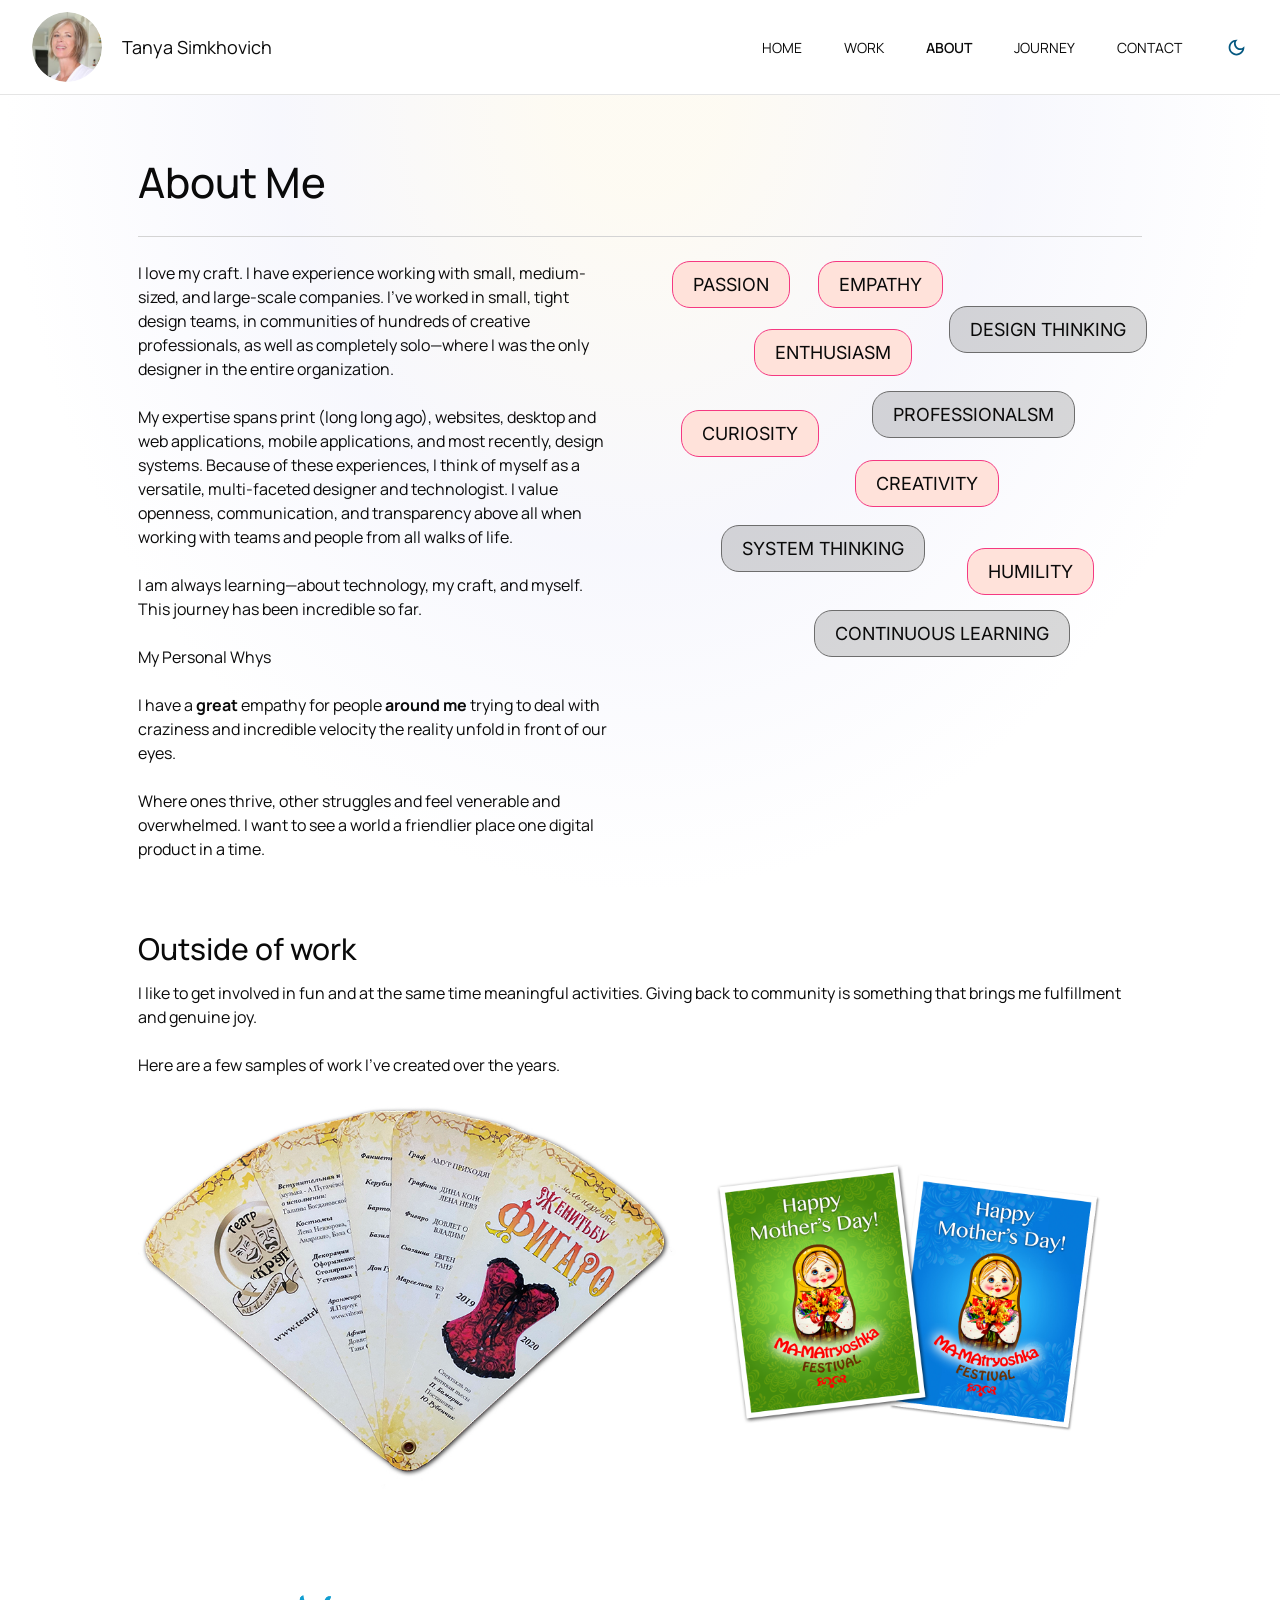
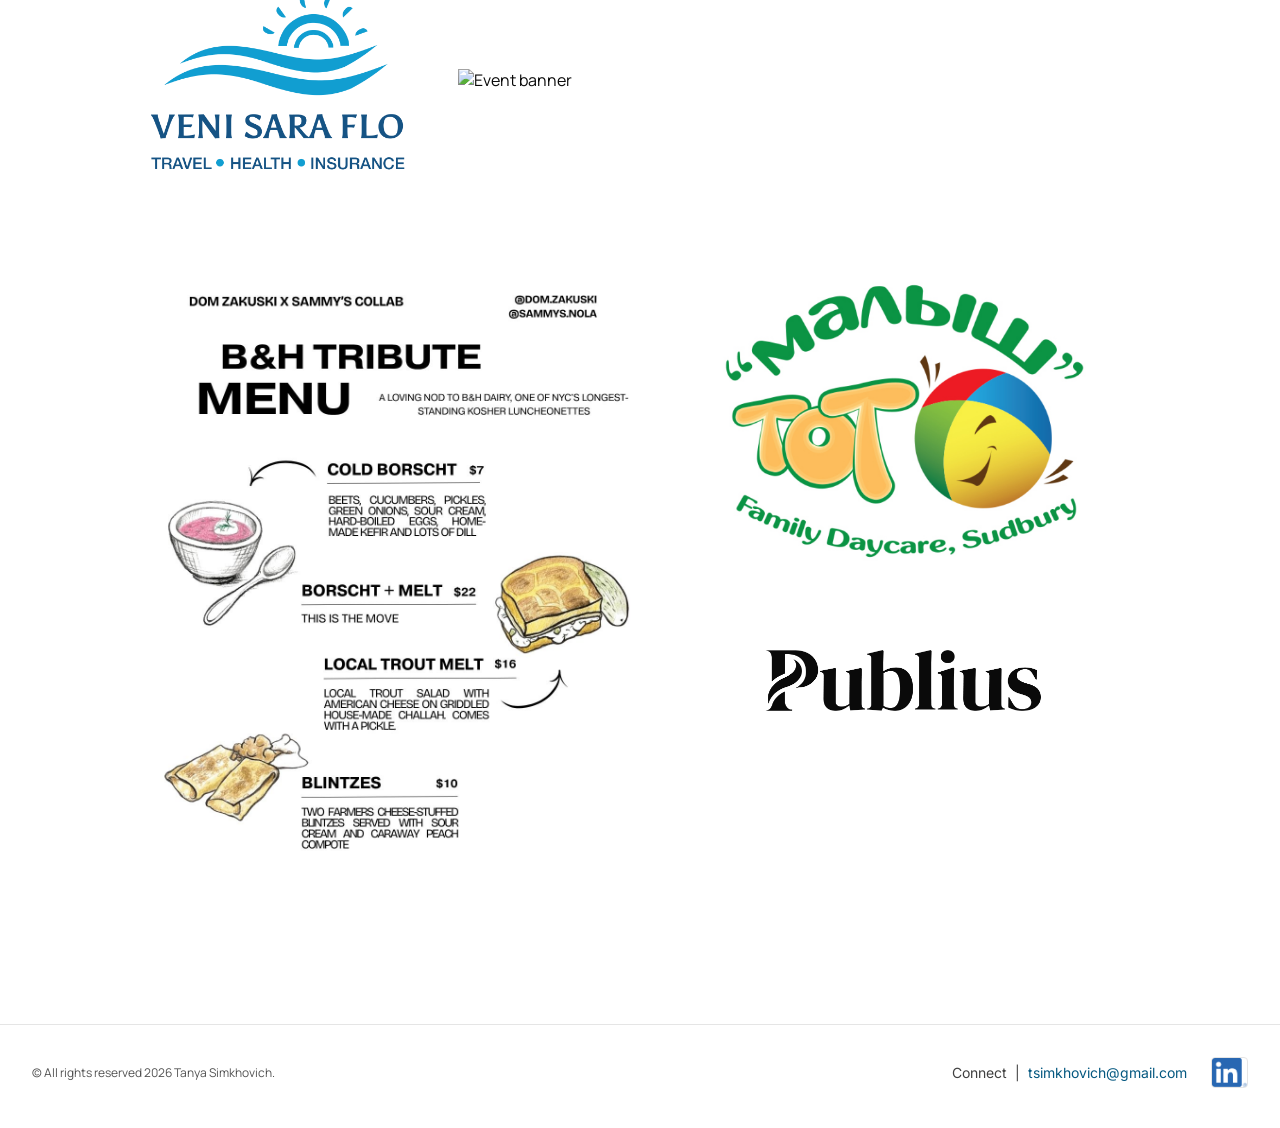
==== about.html @ bfaa8dfc "Match About page paragraph spacing to Figma design exactly Zero-margin paragraphs with empty line sp" ====
<!DOCTYPE html>
<html lang="en">
<head>
  <meta charset="UTF-8" />
  <meta name="viewport" content="width=device-width, initial-scale=1.0" />
  <title>About Me — Tanya Simkhovich</title>
  <link rel="icon" type="image/png" sizes="32x32" href="assets/favicon-32.png" />
  <link rel="icon" type="image/png" sizes="16x16" href="assets/favicon-16.png" />
  <link rel="preconnect" href="https://fonts.googleapis.com" />
  <link rel="preconnect" href="https://fonts.gstatic.com" crossorigin />
  <link rel="stylesheet" href="https://fonts.googleapis.com/css2?family=Manrope:wght@300;400;500;600;700&family=Inria+Serif:ital,wght@1,400;1,700&family=Inter:wght@400&display=block" />
  <link rel="stylesheet" href="styles.css" />
  <link rel="stylesheet" href="cvs-case-study.css" />
  <link rel="stylesheet" href="about.css" />
</head>
<body>

  <!-- ─── Navigation ──────────────────────────────────────────────── -->
  <nav>
    <div class="nav-inner">
      <div class="nav-headshot">
        <img class="nav-avatar" src="assets/avatar.png" alt="Tanya Simkhovich" />
        <span class="nav-name">Tanya Simkhovich</span>
      </div>
      <div class="nav-right">
        <ul class="nav-links">
          <li><a href="index.html">HOME</a></li>
          <li><a href="work.html">WORK</a></li>
          <li><a href="about.html" class="active">ABOUT</a></li>
          <li><a href="#">JOURNEY</a></li>
          <li><a href="#footer">CONTACT</a></li>
        </ul>
        <button class="toggle-mode" id="toggleMode" aria-label="Toggle dark/light mode" data-mode="light">
          <span class="toggle-mode__bg"></span>
          <img class="toggle-mode__icon" src="assets/icon-moon.svg" alt="" />
        </button>
        <button class="hamburger" id="hamburgerBtn" aria-label="Open menu" aria-expanded="false">
          <img src="assets/icon-hamburger.svg" alt="" />
        </button>
      </div>
    </div>
  </nav>

  <!-- Mobile menu -->
  <div class="mobile-menu" id="mobileMenu" aria-hidden="true">
    <div class="mobile-menu__panel">
      <div class="mobile-menu__header">
        <button class="mobile-close" id="mobileClose" aria-label="Close menu">
          <img src="assets/icon-close.svg" alt="" />
        </button>
      </div>
      <ul class="mobile-nav-links">
        <li><a href="index.html">Home</a></li>
        <li><a href="work.html">Work</a></li>
        <li><a href="about.html">About</a></li>
        <li><a href="#">Journey</a></li>
        <li><a href="#footer">Contact</a></li>
      </ul>
    </div>
  </div>

  <main class="case-study">
    <div class="cs-inner">

      <!-- ─── Header ────────────────────────────────────────────── -->
      <header class="cs-header anim-from-bottom">
        <h1 class="cs-title">About Me</h1>
      </header>

      <!-- ─── Content ───────────────────────────────────────────── -->
      <div class="cs-content">

        <div class="about-intro anim-from-bottom">
          <div class="about-intro__text about-intro__text--tight">
            <p>I love my craft. I have experience working with small, medium-sized, and large-scale companies. I've worked in small, tight design teams, in communities of hundreds of creative professionals, as well as completely solo—where I was the only designer in the entire organization.</p>
            <p class="about-spacer">&nbsp;</p>
            <p>My expertise spans print (long long ago), websites, desktop and web applications, mobile applications, and most recently, design systems. Because of these experiences, I think of myself as a versatile, multi-faceted designer and technologist. I value openness, communication, and transparency above all when working with teams and people from all walks of life.</p>
            <p class="about-spacer">&nbsp;</p>
            <p>I am always learning—about technology, my craft, and myself. This journey has been incredible so far.</p>
            <p class="about-spacer">&nbsp;</p>
            <p class="about-subheading">My Personal Whys</p>
            <p class="about-spacer">&nbsp;</p>
            <p>I have a <strong>great</strong> empathy for people <strong>around me</strong> trying to deal with craziness and incredible velocity the reality unfold in front of our eyes.</p>
            <p class="about-spacer">&nbsp;</p>
            <p>Where ones thrive, other struggles and feel venerable and overwhelmed. I want to see a world a friendlier place one digital product in a time.</p>
          </div>

          <div class="about-intro__traits">
            <span class="trait trait--personal" style="left:0; top:0;">PASSION</span>
            <span class="trait trait--personal" style="left:146px; top:0;">EMPATHY</span>
            <span class="trait trait--pro" style="left:277px; top:45px;">DESIGN THINKING</span>
            <span class="trait trait--personal" style="left:82px; top:68px;">ENTHUSIASM</span>
            <span class="trait trait--pro" style="left:200px; top:130px;">PROFESSIONALSM</span>
            <span class="trait trait--personal" style="left:9px; top:149px;">CURIOSITY</span>
            <span class="trait trait--personal" style="left:183px; top:199px;">CREATIVITY</span>
            <span class="trait trait--pro" style="left:49px; top:264px;">SYSTEM THINKING</span>
            <span class="trait trait--personal" style="left:295px; top:287px;">HUMILITY</span>
            <span class="trait trait--pro" style="left:142px; top:349px;">CONTINUOUS LEARNING</span>
          </div>
        </div>

        <h2 class="anim-from-bottom">Outside of work</h2>

        <p class="anim-from-bottom">I like to get involved in fun and at the same time meaningful activities. Giving back to community is something that brings me fulfillment and genuine joy.</p>

        <p class="anim-from-bottom">Here are a few samples of work I've created over the years.</p>

        <!-- Row 1: 540 + 420, gap 20px -->
        <div class="about-img-row anim-from-bottom" style="gap:20px; padding-bottom:24px;">
          <img src="assets/about-figaro-fan.png" alt="Figaro fan art" style="width:540px;" />
          <img src="assets/about-matryoshka-cards.png" alt="Matryoshka greeting cards" style="width:420px;" />
        </div>

        <!-- Row 2: 280 + 660, gap 40px -->
        <div class="about-img-row anim-from-bottom" style="gap:40px; padding:32px 0;">
          <img src="assets/about-logo-vsf.png" alt="Veni Sara Flo logo" style="width:280px;" />
          <img src="assets/about-fb-banner.png" alt="Event banner" style="width:660px;" />
        </div>

        <!-- Row 3: 510 + column(430 + 300), gap 40px -->
        <div class="about-img-row anim-from-bottom" style="gap:40px; padding-bottom:64px; align-items:flex-start;">
          <img src="assets/about-dom-zakuski.png" alt="Dom Zakuski x Sammy's Collab menu" style="width:510px;" />
          <div style="display:flex; flex-direction:column; gap:40px; align-items:center;">
            <img src="assets/about-tot-logo.png" alt="ToT Family Daycare logo" style="width:430px; height:auto; display:block;" />
            <img src="assets/about-publius-logo.png" alt="Publius logo" style="width:300px; height:auto; display:block;" />
          </div>
        </div>

      </div><!-- /.cs-content -->

    </div><!-- /.cs-inner -->
  </main>

  <!-- ─── Footer ────────────────────────────────────────────────── -->
  <footer id="footer">
    <div class="footer-inner">
      <p class="footer-copy">&copy; All rights reserved 2026 Tanya Simkhovich.</p>
      <div class="footer-contact">
        <span class="footer-connect">Connect&nbsp;&nbsp;|&nbsp;&nbsp;</span>
        <a class="footer-email" href="mailto:tsimkhovich@gmail.com">tsimkhovich@gmail.com</a>
        <a class="footer-linkedin" href="https://linkedin.com" target="_blank" rel="noopener">
          <img src="assets/linkedin-logo.png" alt="LinkedIn" />
        </a>
      </div>
    </div>
  </footer>

  <script src="script.js"></script>
</body>
</html>
---- styles.css ----
/* ─── Reset & Base ──────────────────────────────────────────────────── */
*, *::before, *::after { box-sizing: border-box; margin: 0; padding: 0; }

:root {
  --gray-95: #0a0a0a;
  --gray-70: #404040;
  --gray-60: #525252;
  --gray-30: #d4d4d4;
  --gray-20: #e5e5e5;
  --blue-70: #055880;
  --carot-50: #ff5224;
  --violet-50: #3345c9;
  --yellow-30: #ffda79;
  --blue-40: #449fcb;
  --blue-60: #077bb3;
}

html { scroll-behavior: smooth; }

body {
  font-family: 'Manrope', sans-serif;
  background-color: #fff;
  background-image: radial-gradient(ellipse at 50% 10%, rgba(251,244,224,0.4) 9%, rgba(235,236,250,0.4) 40%, rgba(255,255,255,0) 70%);
  background-attachment: fixed;
  background-size: 100% 100%;
  color: var(--gray-95);
  overflow-x: hidden;
}

img { display: block; max-width: 100%; }
a { text-decoration: none; color: inherit; }

/* ─── Nav ───────────────────────────────────────────────────────────── */
nav {
  position: fixed;
  top: 0; left: 0; right: 0;
  z-index: 100;
  background: #fff;
  border-bottom: 1px solid var(--gray-20);
  display: flex;
  align-items: center;
  justify-content: center;
  padding: 12px 32px;
}

.nav-inner {
  width: 100%;
  max-width: 1220px;
  display: flex;
  align-items: center;
  justify-content: space-between;
}

.nav-headshot {
  display: flex;
  align-items: center;
  gap: 20px;
}

.nav-avatar {
  width: 70px;
  height: 70px;
  border-radius: 50%;
  object-fit: cover;
  flex-shrink: 0;
}

.nav-name {
  font-size: 18px;
  font-weight: 400;
  color: var(--gray-95);
  white-space: nowrap;
}

.nav-right {
  display: flex;
  align-items: center;
  gap: 42px;
}

.nav-links {
  display: flex;
  gap: 42px;
  align-items: center;
  font-size: 14px;
  color: var(--gray-95);
  list-style: none;
}

.nav-links a {
  font-weight: 400;
  transition: color 0.2s;
}
.nav-links a:hover { color: var(--blue-70); }
.nav-links a.active { font-weight: 600; }

/* ─── Toggle Mode Button ─────────────────────────────────────────────── */
.toggle-mode {
  position: relative;
  width: 24px;
  height: 24px;
  flex-shrink: 0;
  background: none;
  border: none;
  cursor: pointer;
  padding: 0;
  display: flex;
  align-items: center;
  justify-content: center;
  outline: none;
  border-radius: 4px;
}

/* hover bg circle — hidden by default, expands on hover */
.toggle-mode__bg {
  position: absolute;
  inset: -10px;
  border-radius: 48px;
  background: #cde9f7;
  opacity: 0;
  transition: opacity 0.18s ease;
  pointer-events: none;
}
.toggle-mode:hover .toggle-mode__bg { opacity: 1; }

/* focus ring */
.toggle-mode:focus-visible {
  outline: 2px solid var(--gray-95);
  outline-offset: 2px;
  border-radius: 4px;
}

.toggle-mode__icon {
  position: relative;
  width: 21px;
  height: 21px;
  z-index: 1;
}

/* light mode overrides */
body.light-mode .toggle-mode__bg { background: #6db6da; }
body.light-mode .toggle-mode:hover .toggle-mode__bg { opacity: 1; }

/* ─── Shared page wrapper — all sections constrain to 1220px ────────── */
.page-wrap {
  width: 100%;
  max-width: 1220px;
  margin: 0 auto;
}

/* ─── Hero Section ──────────────────────────────────────────────────── */
#hero {
  min-height: 100vh;
  display: flex;
  align-items: center;
  justify-content: center;
  padding-top: 96px;
}

.hero-inner {
  text-align: center;
  position: relative;
}

.hero-name {
  font-size: 24px;
  font-weight: 400;
  letter-spacing: 0.18em;
  text-transform: uppercase;
  color: var(--gray-70);
  margin-bottom: 0;

  /* load animation */
  opacity: 0;
  animation: fadeIn 1s ease forwards 0.3s;
}

.hero-title {
  font-size: 120px;
  font-weight: 500;
  letter-spacing: 0.01em;
  color: var(--gray-95);
  line-height: 1;
  margin-top: 8px;

  /* load animation */
  opacity: 0;
  transform: scale(0.8);
  animation: fadeInScale 1.2s cubic-bezier(0.22, 1, 0.36, 1) forwards 0.8s;
}

.hero-line {
  width: 3px;
  height: 102px;
  background: linear-gradient(to bottom, rgba(205,205,205,1), rgba(205,205,205,0));
  margin: 48px auto 0;

  /* load animation */
  opacity: 0;
  animation: fadeIn 1s ease forwards 1.5s;
}

/* ─── Crafting Section ──────────────────────────────────────────────── */
#crafting {
  min-height: 100vh;
  display: flex;
  align-items: center;
  justify-content: center;
  padding: 80px 32px;
}

.crafting-inner {
  width: 100%;
  max-width: 1220px;
}

/* Absolutely-positioned word cluster matching Figma node 23:119 */
/* Positions are % of 1440px Figma frame width, tops are px offsets from first word */
.crafting-cluster {
  position: relative;
  height: 310px; /* fits Experiences (top 212px) + ~100px line height */
}

.crafting-word-1 {
  position: absolute;
  left: 34.5%;
  top: 0;
  font-size: 58px;
  font-weight: 300;
  color: var(--gray-95);
  line-height: 1;
  white-space: nowrap;
}

.crafting-word-2 {
  position: absolute;
  left: 46.1%;
  top: 93px;
  font-size: 96px;
  font-family: 'Inria Serif', serif;
  font-style: italic;
  color: var(--carot-50);
  line-height: 1;
  white-space: nowrap;
}

.crafting-word-3 {
  position: absolute;
  left: 25%;
  top: 212px;
  font-size: 68px;
  font-weight: 400;
  color: var(--gray-95);
  line-height: 1;
  white-space: nowrap;
}

.crafting-desc {
  margin-top: 64px;
  font-size: 20px;
  line-height: 1.8;
  color: var(--gray-70);
  text-align: center;
  max-width: 742px;
  margin-left: auto;
  margin-right: auto;
  transform-origin: center;
}

/* ─── Stats Section ─────────────────────────────────────────────────── */
#stats {
  min-height: 100vh;
  display: flex;
  align-items: center;
  justify-content: center;
  padding: 80px 32px;
}

.stats-grid {
  display: grid;
  grid-template-columns: repeat(3, 281px);
  gap: 54px;
}

.stat-card {
  display: flex;
  flex-direction: column;
  justify-content: space-between;
  border-radius: 24px;
  padding: 32px 32px 40px;
  box-shadow: 8px 8px 24px rgba(0,0,0,0.2);
  opacity: 0.8;
}

.stat-card-1 {
  background: linear-gradient(142.03deg, rgb(228,231,252) 6.85%, rgb(255,255,255) 76.46%);
}
.stat-card-2 {
  background: linear-gradient(163.88deg, rgb(252,245,226) 2.85%, rgb(255,255,255) 73.76%);
  padding-top: 28px;
}

.stat-card-2__pic {
  display: flex;
  align-items: center;
  overflow: hidden;
  padding: 19px 13px 8px;
  width: 100%;
}

.stat-card-2__icon {
  width: 60px;
  height: 66.667px;
  display: block;
  flex-shrink: 0;
}

.stat-card-3 {
  background: linear-gradient(142.03deg, rgb(228,231,252) 6.85%, rgb(255,255,255) 76.46%);
}

.stat-number {
  font-size: 74px;
  font-weight: 500;
  color: var(--violet-50);
  line-height: 1;
}

.stat-label {
  font-size: 18px;
  font-weight: 400;
  color: var(--gray-70);
}


/* ─── Work Section ──────────────────────────────────────────────────── */
#work {
  padding: 80px 32px;
}

.work-inner {
  max-width: 1220px;
  margin: 0 auto;
}

.work-title {
  font-size: 74px;
  font-weight: 400;
  color: var(--gray-95);
  margin-bottom: 80px;
  overflow: hidden;
  white-space: nowrap;
}

.projects-list {
  display: flex;
  flex-direction: column;
  gap: 48px;
}

.project-card {
  display: flex;
  gap: 32px;
  align-items: flex-start;
  border: 1px solid var(--gray-30);
  border-radius: 36px;
  padding: 32px;
  cursor: pointer;
  transition: box-shadow 0.25s ease, border-color 0.25s ease, border-width 0.1s ease;
  outline: none;
  text-decoration: none;
}
.project-card:hover {
  border-color: var(--blue-40);
  box-shadow: 4px 4px 24px 0px rgba(35, 140, 191, 0.24);
}
.project-card:active {
  border-color: var(--blue-60);
  box-shadow: 4px 4px 32px 0px rgba(35, 140, 191, 0.48);
}
.project-card:focus-visible {
  border: 2px solid black;
  box-shadow: none;
}

/* staggered offsets — even cards pushed right */
.project-card:nth-child(2),
.project-card:nth-child(4) {
  margin-left: auto;
  width: 90%;
}

.project-card:nth-child(1),
.project-card:nth-child(3) {
  width: 90%;
}

.project-thumb {
  width: 132px;
  height: 132px;
  flex-shrink: 0;
  border-radius: 32px;
  overflow: hidden;
  object-fit: cover;
}

.project-thumb-pulse { background: var(--yellow-30); }

.project-info { flex: 1; }

.project-category {
  font-size: 13px;
  font-weight: 400;
  letter-spacing: 0.04em;
  text-transform: uppercase;
  color: var(--gray-60);
  line-height: 24px;
  margin-bottom: 12px;
}

.project-title {
  font-size: 36px;
  font-weight: 500;
  color: var(--gray-95);
  line-height: 1.2;
  margin-bottom: 16px;
}

.project-desc {
  font-size: 16px;
  font-weight: 400;
  line-height: 24px;
  color: var(--gray-70);
  margin-bottom: 16px;
}

.project-link {
  display: inline-flex;
  align-items: center;
  gap: 8px;
  font-size: 16px;
  font-weight: 600;
  color: var(--blue-70);
  text-transform: capitalize;
}

.project-link img {
  width: 24px;
  height: 24px;
  transition: transform 0.2s ease;
}
.project-link:hover img { transform: translateX(4px); }

/* View all button */
.view-all-wrap {
  display: flex;
  justify-content: center;
  margin-top: 64px;
  overflow: hidden;
  transform-origin: center;
}

.btn-view-all {
  display: inline-flex;
  align-items: center;
  gap: 8px;
  border: 1px solid var(--blue-70);
  color: var(--blue-70);
  background: #fff;
  border-radius: 24px;
  padding: 12px 24px;
  font-size: 16px;
  font-weight: 600;
  text-transform: uppercase;
  letter-spacing: 0.02em;
  cursor: pointer;
  transition: background 0.2s, color 0.2s;
  font-family: 'Manrope', sans-serif;
}
.btn-view-all:hover {
  background: var(--blue-70);
  color: #fff;
}

/* ─── Philosophy Section ────────────────────────────────────────────── */
#philosophy {
  padding: 128px 32px;
}

.philosophy-inner {
  max-width: 1220px;
  margin: 0 auto;
  text-align: center;
}

/* Word cluster — absolutely positioned to match Figma node 51:376 */
/* Positions are % of 1440px frame; top offsets are px from first line */
.philosophy-cluster {
  position: relative;
  height: 345px;
  margin-bottom: 64px;
  text-align: left;
}

.phil-taste {
  position: absolute;
  left: 27.5%;
  top: 0;
  font-size: 40px;
  font-weight: 500;
  color: var(--gray-95);
  line-height: 1;
  white-space: nowrap;
}

.phil-human {
  position: absolute;
  left: 49.5%;
  top: 45px;
  font-size: 78px;
  font-family: 'Inria Serif', serif;
  font-style: italic;
  color: var(--carot-50);
  line-height: 1;
  white-space: nowrap;
}

.phil-row3 {
  position: absolute;
  left: 24.6%;
  top: 189px;
  display: flex;
  align-items: baseline;
  gap: 16px;
  white-space: nowrap;
}

.phil-system {
  font-size: 60px;
  font-family: 'Inria Serif', serif;
  font-style: italic;
  font-weight: 700;
  color: var(--carot-50);
  line-height: 1;
}

.phil-turns {
  font-size: 40px;
  font-weight: 500;
  color: var(--gray-95);
  line-height: 1;
}

.phil-into {
  position: absolute;
  left: 31.3%;
  top: 281px;
  font-size: 40px;
  font-weight: 500;
  color: var(--gray-95);
  line-height: 1;
  white-space: nowrap;
}

.philosophy-body {
  max-width: 742px;
  margin: 0 auto 40px;
  font-size: 20px;
  line-height: 1.6;
  color: var(--gray-70);
}

.philosophy-link {
  display: inline-flex;
  align-items: center;
  gap: 8px;
  font-size: 18px;
  font-weight: 600;
  color: var(--blue-70);
  text-transform: capitalize;
}

.philosophy-link img {
  width: 24px;
  height: 24px;
  transition: transform 0.2s ease;
}
.philosophy-link:hover img { transform: translateX(4px); }

/* ─── Footer ────────────────────────────────────────────────────────── */
footer {
  border-top: 1px solid var(--gray-20);
  padding: 32px 32px 40px;
  display: flex;
  justify-content: center;
}

.footer-inner {
  width: 100%;
  max-width: 1220px;
  display: flex;
  align-items: center;
  justify-content: space-between;
}

.footer-copy {
  font-size: 12px;
  color: #525252;
}

.footer-contact {
  display: flex;
  align-items: center;
  gap: 0;
  font-size: 14px;
  font-family: 'Inter', 'Manrope', sans-serif;
}

.footer-connect {
  color: var(--gray-70);
  white-space: pre;
}

.footer-email {
  color: var(--blue-70);
}

.footer-linkedin {
  border: 1px solid var(--gray-20);
  border-radius: 4px;
  overflow: hidden;
  width: 37px;
  height: 31px;
  margin-left: 24px;
  display: flex;
  align-items: center;
  justify-content: center;
}
.footer-linkedin img { width: 100%; height: 100%; object-fit: cover; }

/* ─── Animation: initial hidden states ─────────────────────────────── */
@keyframes fadeIn {
  to { opacity: 1; }
}

@keyframes fadeInScale {
  to { opacity: 1; transform: scale(1); }
}

/* Scroll-triggered animation classes */
/* Elements start hidden (set via JS), then get .is-visible */

.anim-from-left {
  opacity: 0;
  transform: translateX(-100px);
  transition: opacity 0.8s ease, transform 0.8s ease;
}
.anim-from-right {
  opacity: 0;
  transform: translateX(100px);
  transition: opacity 0.8s ease, transform 0.8s ease;
}
.anim-from-bottom {
  opacity: 0;
  transform: translateY(80px);
  transition: opacity 0.8s ease, transform 0.8s ease;
}
.anim-scale-center {
  opacity: 0;
  transform: scale(0.5);
  transition: opacity 0.8s ease, transform 0.8s cubic-bezier(0.22, 1, 0.36, 1);
}
.anim-unfold-x {
  opacity: 0;
  transform: scaleX(0);
  transform-origin: center;
  transition: opacity 0.8s ease, transform 0.8s ease;
}
.anim-clip-reveal {
  clip-path: inset(0 50% 0 50%);
  opacity: 0;
  transition: clip-path 1.2s cubic-bezier(0.22, 1, 0.36, 1), opacity 1.2s ease;
}
.anim-card-left {
  opacity: 0;
  transform: translateX(-200px) rotate(-10deg);
  transition: opacity 0.8s ease, transform 0.8s cubic-bezier(0.22, 1, 0.36, 1);
}
.anim-card-right {
  opacity: 0;
  transform: translateX(200px) rotate(10deg);
  transition: opacity 0.8s ease, transform 0.8s cubic-bezier(0.22, 1, 0.36, 1);
}
.anim-card-up {
  opacity: 0;
  transform: translateY(200px) scale(0.8);
  transition: opacity 0.8s ease, transform 0.8s cubic-bezier(0.22, 1, 0.36, 1);
}
.anim-title-expand {
  opacity: 0;
  max-width: 100px;
  overflow: hidden;
  transition: opacity 1s ease, max-width 1s ease;
}

/* Is-visible states */
.is-visible.anim-from-left,
.is-visible.anim-from-right,
.is-visible.anim-from-bottom,
.is-visible.anim-card-left,
.is-visible.anim-card-right {
  opacity: 1;
  transform: translateX(0) translateY(0) rotate(0deg);
}
.is-visible.anim-scale-center,
.is-visible.anim-card-up {
  opacity: 1;
  transform: scale(1) translateY(0);
}
.is-visible.anim-unfold-x {
  opacity: 1;
  transform: scaleX(1);
}
.is-visible.anim-clip-reveal {
  clip-path: inset(0 0% 0 0%);
  opacity: 1;
}
.is-visible.anim-title-expand {
  opacity: 1;
  max-width: 1000px;
}

/* Transition delays for staggered children */
.delay-1 { transition-delay: 0.2s !important; }
.delay-2 { transition-delay: 0.4s !important; }
.delay-3 { transition-delay: 0.6s !important; }
.delay-4 { transition-delay: 0.8s !important; }

/* ═══════════════════════════════════════════════════════════════════════
   RESPONSIVE — hamburger + mobile menu
   ═══════════════════════════════════════════════════════════════════════ */

/* Hamburger button — hidden on desktop */
.hamburger {
  display: none;
  align-items: center;
  justify-content: center;
  width: 24px;
  height: 24px;
  background: none;
  border: none;
  cursor: pointer;
  padding: 0;
  flex-shrink: 0;
}
.hamburger img { width: 24px; height: 24px; display: block; }

/* Mobile menu — scrim (outer) + right panel (inner) */
.mobile-menu {
  display: none;
  position: fixed;
  inset: 0;
  z-index: 101;
  background: transparent;
  pointer-events: none;
  transition: background 0.35s ease;
}
.mobile-menu.is-open {
  background: rgba(0, 0, 0, 0.6);
  pointer-events: auto;
}

/* Right-side panel */
.mobile-menu__panel {
  position: absolute;
  top: 0;
  right: 0;
  width: 250px;
  height: 100%;
  background: #fafafa;
  display: flex;
  flex-direction: column;
  transform: translateX(100%);
  transition: transform 0.35s cubic-bezier(0.22, 1, 0.36, 1);
}
.mobile-menu.is-open .mobile-menu__panel {
  transform: translateX(0);
}

/* Panel header row — close button right-aligned */
.mobile-menu__header {
  display: flex;
  align-items: center;
  justify-content: flex-end;
  padding: 12px 16px 12px 24px;
  flex-shrink: 0;
}

.mobile-close {
  width: 24px;
  height: 24px;
  background: none;
  border: none;
  cursor: pointer;
  padding: 0;
  display: flex;
  align-items: center;
  justify-content: center;
}
.mobile-close img { width: 24px; height: 24px; display: block; }

/* Nav items */
.mobile-nav-links {
  list-style: none;
  display: flex;
  flex-direction: column;
}
.mobile-nav-links li a {
  display: flex;
  align-items: center;
  height: 48px;
  padding-left: 32px;
  font-size: 16px;
  font-weight: 400;
  color: var(--gray-95);
  transition: color 0.2s;
}
.mobile-nav-links li a:hover { color: var(--blue-70); }

/* ═══════════════════════════════════════════════════════════════════════
   RESPONSIVE — 768px breakpoint (tablet + mobile)
   ═══════════════════════════════════════════════════════════════════════ */
@media (max-width: 768px) {

  /* ── Nav ── */
  nav { padding: 12px 16px; }
  .mobile-menu { display: block; }

  .nav-links { display: none; }

  .hamburger { display: flex; }

  .nav-right { gap: 12px; }

  .nav-name { font-size: 16px; }

  /* ── Hero ── */
  .hero-title { font-size: clamp(64px, 22vw, 120px); }
  .hero-name  { font-size: 18px; letter-spacing: 0.15em; }

  /* ── Crafting cluster ── */
  /* Scale positions from 1440px → 375px frame */
  .crafting-cluster { height: 265px; }

  .crafting-word-1 {
    font-size: 48px;
    left: 12%;
    top: 0;
  }
  .crafting-word-2 {
    font-size: 72px;
    left: 26.1%;
    top: 83px;
  }
  .crafting-word-3 {
    font-size: 56px;
    left: 4.85%;
    top: 188px;
  }

  .crafting-desc { font-size: 18px; max-width: 320px; }

  /* ── Stats — stack vertically ── */
  #stats { min-height: auto; padding: 60px 16px; }
  .stats-grid {
    grid-template-columns: 1fr;
    justify-items: center;
    gap: 32px;
  }

  /* ── Work section ── */
  #work { padding: 60px 16px; }
  .work-title { font-size: 48px; margin-bottom: 40px; }

  /* Cards: full width, no stagger, no thumbnail */
  .project-card:nth-child(1),
  .project-card:nth-child(2),
  .project-card:nth-child(3),
  .project-card:nth-child(4) {
    width: 100%;
    margin-left: 0;
  }
  .project-thumb { display: none; }
  .project-title { font-size: 24px; }
  .project-desc  { font-size: 14px; }

  /* ── Philosophy cluster ── */
  #philosophy { padding: 80px 16px; }
  .philosophy-cluster { height: 360px; }

  .phil-taste {
    font-size: 32px;
    left: 4.4%;
    top: 0;
  }
  .phil-human {
    font-size: 72px;
    left: 10.5%;
    top: 37px;
  }
  /* Break system+turns row into column */
  .phil-row3 {
    flex-direction: column;
    align-items: flex-start;
    left: 4.3%;
    top: 145px;
    gap: 0;
  }
  .phil-system { font-size: 42px; }
  .phil-turns  { font-size: 32px; margin-top: 39px; margin-left: 30px; }

  .phil-into {
    font-size: 32px;
    left: 12.4%;
    top: 273px;
    white-space: normal;
    width: 280px;
  }

  .philosophy-body { font-size: 18px; max-width: 343px; }

  /* ── Footer ── */
  footer { padding: 16px; }
  .footer-inner {
    flex-direction: column;
    align-items: center;
    gap: 8px;
  }
  .footer-copy { font-size: 11px; }
}

/* ═══════════════════════════════════════════════════════════════════════
   RESPONSIVE — 480px (small phones)
   ═══════════════════════════════════════════════════════════════════════ */
@media (max-width: 480px) {
  .nav-avatar { width: 52px; height: 52px; }
  .hero-title { font-size: clamp(56px, 24vw, 100px); }
  .crafting-word-2 { font-size: clamp(52px, 18vw, 72px); }
  .phil-human      { font-size: clamp(52px, 18vw, 72px); }
  .stats-grid      { width: 100%; }
  .stat-card       { width: 100%; max-width: 320px; }
}

/* ═══════════════════════════════════════════════════════════════════════
   DARK MODE
   ═══════════════════════════════════════════════════════════════════════ */

body.dark-mode {
  /* ── Override color tokens ── */
  --gray-95:  #f0f0f0;
  --gray-70:  #aaaaaa;
  --gray-60:  #888888;
  --gray-30:  #2e2e2e;
  --gray-20:  #222222;
  --blue-70:  #6db6da;
  --blue-40:  #449fcb;
  --blue-60:  #3a9ac4;
  --violet-50: #8b9ef5;

  /* ── Page background ── */
  background-color: #111111;
  background-image: radial-gradient(ellipse at 50% 10%,
    rgba(40,35,20,0.45) 9%,
    rgba(20,22,45,0.4) 40%,
    rgba(15,15,15,0) 70%);
  color: var(--gray-95);
}

/* Nav */
body.dark-mode nav {
  background: #111111;
  border-bottom-color: var(--gray-20);
}
body.dark-mode .nav-name,
body.dark-mode .nav-links a { color: var(--gray-95); }
body.dark-mode .hamburger img { filter: invert(1); }

/* Mobile menu */
body.dark-mode .mobile-menu__panel { background: #1a1a1a; }
body.dark-mode .mobile-close img { filter: invert(1); }
body.dark-mode .mobile-nav-links li a { color: var(--gray-95); }
body.dark-mode .mobile-nav-links li a:hover { color: var(--blue-70); }

/* Toggle hover bg */
body.dark-mode .toggle-mode__bg { background: rgba(109,182,218,0.25); }

/* Stat cards */
body.dark-mode .stat-card {
  box-shadow: 8px 8px 24px rgba(0,0,0,0.5);
}
body.dark-mode .stat-card-1,
body.dark-mode .stat-card-3 {
  background: linear-gradient(142.03deg, rgb(28,32,70) 7%, rgb(18,18,30) 76%);
}
body.dark-mode .stat-card-2 {
  background: linear-gradient(163.88deg, rgb(48,36,18) 3%, rgb(20,18,14) 74%);
}

/* Project cards */
body.dark-mode .project-card {
  background: #1a1a1a !important;
  border-color: var(--gray-30);
}
body.dark-mode .project-card:hover {
  border-color: var(--blue-40);
}
body.dark-mode .project-card:active {
  border-color: var(--blue-60);
}
body.dark-mode .project-card:focus-visible {
  border-color: var(--gray-95);
}

/* View all button */
body.dark-mode .btn-view-all {
  background: transparent;
  color: var(--blue-70);
  border-color: var(--blue-70);
}
body.dark-mode .btn-view-all:hover {
  background: var(--blue-70);
  color: #111;
}

/* Philosophy section */
body.dark-mode #philosophy {
  background: transparent;
}

/* Link arrows — recolor to match dark-mode --blue-70 (#6db6da) */
body.dark-mode .project-link img,
body.dark-mode .philosophy-link img {
  filter: brightness(0) saturate(100%) invert(69%) sepia(27%) saturate(617%) hue-rotate(161deg) brightness(101%) contrast(89%);
}

/* Footer */
body.dark-mode footer {
  border-top-color: var(--gray-20);
}

/* Smooth transition on mode switch */
body, nav, .mobile-menu, footer, #philosophy {
  transition: background-color 0.3s ease, border-color 0.3s ease, color 0.3s ease;
}
---- cvs-case-study.css ----
/* ─── Case Study Layout ─────────────────────────────────────────── */
.case-study {
  padding-top: 152px;
  padding-bottom: 80px;
}

.cs-inner {
  max-width: 1220px;
  margin: 0 auto;
  padding: 0 108px;
}

/* ─── Header ────────────────────────────────────────────────────── */
.cs-header {
  display: flex;
  flex-direction: column;
  gap: 24px;
  padding-bottom: 24px;
  border-bottom: 1px solid var(--gray-30);
  margin-bottom: 24px;
}

.cs-dates {
  font-size: 15px;
  font-weight: 500;
  text-transform: uppercase;
  letter-spacing: 0.3px;
  color: var(--gray-95);
}

.cs-label {
  font-size: 20px;
  font-weight: 500;
  color: #5362d2;
}

.cs-title {
  font-size: 42px;
  font-weight: 500;
  line-height: 60px;
  color: var(--gray-95);
}

/* ─── Content Sections ──────────────────────────────────────────── */
.cs-content {
  display: flex;
  flex-direction: column;
}

/* Default spacing between siblings */
.cs-content > * + * {
  margin-top: 24px;
}

/* Section headings — more space above */
.cs-content h2 {
  font-size: 30px;
  font-weight: 500;
  line-height: 48px;
  color: var(--gray-95);
  margin-top: 40px;
}

.cs-content > h2:first-child {
  margin-top: 0;
}

.cs-content h2.cs-section-heading {
  font-size: 28px;
  line-height: 42px;
  margin-top: 40px;
}

/* Tight heading-to-content spacing */
.cs-content h2 + p,
.cs-content h2 + ul,
.cs-content h3 + p,
.cs-content h3 + ul {
  margin-top: 8px;
}

.cs-content p {
  font-size: 16px;
  font-weight: 400;
  line-height: 24px;
  color: var(--gray-95);
}

.cs-content ul {
  padding-left: 24px;
  display: flex;
  flex-direction: column;
  gap: 8px;
}

.cs-content li {
  font-size: 16px;
  font-weight: 400;
  line-height: 24px;
  color: var(--gray-95);
}

.cs-link {
  color: #077bb3;
  word-break: break-all;
}
.cs-link:hover {
  text-decoration: underline;
}

/* ─── Info Cards ────────────────────────────────────────────────── */
.cs-cards-row {
  display: flex;
  gap: 54px;
  padding: 24px 0;
  margin: 32px 0;
}

.cs-info-card {
  flex: 1;
  border-radius: 24px;
  box-shadow: 8px 8px 24px 0px rgba(0, 0, 0, 0.2);
  padding: 32px 32px 40px;
  display: flex;
  flex-direction: column;
  gap: 8px;
  background-image: linear-gradient(140deg, rgb(228, 231, 252) 7%, rgb(255, 255, 255) 76%);
  opacity: 0.8;
}

.cs-info-card__title {
  font-size: 28px;
  font-weight: 500;
  line-height: 1.3;
  color: #1327be;
}

.cs-info-card__text {
  font-size: 14px;
  font-weight: 400;
  line-height: 20px;
  color: var(--gray-95);
}

/* ─── Phone Screenshot Rows ─────────────────────────────────────── */
.cs-phones-row {
  display: flex;
  gap: 64px;
  padding-bottom: 64px;
}

.cs-phone-btn {
  position: relative;
  width: 300px;
  cursor: pointer;
  overflow: hidden;
  border: none;
  padding: 0;
  background: none;
}

.cs-phone-btn img {
  width: 100%;
  height: auto;
  display: block;
  transition: transform 0.5s ease;
}

.cs-phone-btn::after {
  content: '';
  position: absolute;
  inset: 0;
  background: #238bbf;
  opacity: 0;
  transition: opacity 0.5s ease;
  pointer-events: none;
}

.cs-phone-btn:hover img {
  transform: scale(1.05);
}

.cs-phone-btn:hover::after {
  opacity: 0.2;
}

/* ─── Accessibility Images ──────────────────────────────────────── */
.cs-a11y-row {
  display: flex;
  gap: 64px;
  padding-bottom: 32px;
  margin-top: 40px;
}

.cs-a11y-row + .cs-a11y-row {
  margin-top: 0;
  gap: 32px;
  padding-bottom: 48px;
}

.cs-a11y-img img {
  width: 100%;
  height: auto;
  display: block;
}

.cs-a11y-img--narrow {
  flex: 0 0 173px;
}

.cs-a11y-img--wide {
  flex: 1;
}

/* ─── Modal ─────────────────────────────────────────────────────── */
.cs-modal {
  position: fixed;
  inset: 0;
  z-index: 200;
  display: flex;
  align-items: center;
  justify-content: center;
  padding: 24px;
  opacity: 0;
  visibility: hidden;
  transition: opacity 0.5s ease, visibility 0.5s ease;
}

.cs-modal.is-open {
  opacity: 1;
  visibility: visible;
}

.cs-modal__scrim {
  position: absolute;
  inset: 0;
  background: rgba(0, 0, 0, 0.5);
}

.cs-modal__panel {
  position: relative;
  background: #fff;
  border-radius: 24px;
  box-shadow: 0px 4px 24px 0px rgba(0, 0, 0, 0.25);
  padding: 12px 32px 24px;
  display: flex;
  flex-direction: column;
  gap: 4px;
  width: 795px;
  max-height: 90vh;
  overflow-y: auto;
  transform: scale(0.96);
  transition: transform 0.5s ease;
}

.cs-modal.is-open .cs-modal__panel {
  transform: scale(1);
}

.cs-modal__header {
  display: flex;
  align-items: center;
  justify-content: flex-end;
  padding-top: 12px;
}

.cs-modal__nav {
  display: flex;
  gap: 8px;
  align-items: center;
  justify-content: flex-end;
  padding-top: 12px;
  height: 44px;
}

.cs-modal__arrow {
  width: 32px;
  height: 32px;
  display: flex;
  align-items: center;
  justify-content: center;
  border: none;
  background: none;
  cursor: pointer;
  color: var(--gray-95);
  padding: 0;
}

.cs-modal__arrow:disabled {
  cursor: default;
  opacity: 0.4;
}

.cs-modal__close {
  display: flex;
  align-items: center;
  justify-content: center;
  border: none;
  background: none;
  cursor: pointer;
  padding: 0;
}

.cs-modal__close img {
  width: 20px;
  height: 20px;
}

.cs-modal__body {
  display: flex;
  gap: 32px;
  align-items: flex-start;
  transition: opacity 0.6s ease, transform 0.6s ease;
}

.cs-modal__body.slide-out-left {
  opacity: 0;
  transform: translateX(-100%);
}

.cs-modal__body.slide-out-right {
  opacity: 0;
  transform: translateX(100%);
}

.cs-modal__body.slide-in-left {
  transition: none;
  opacity: 0;
  transform: translateX(100%);
}

.cs-modal__body.slide-in-right {
  transition: none;
  opacity: 0;
  transform: translateX(-100%);
}

.cs-modal__left {
  flex-shrink: 0;
  display: flex;
  flex-direction: column;
  gap: 16px;
}

.cs-modal__screen-title {
  font-size: 24px;
  font-weight: 600;
  line-height: 42px;
  color: var(--gray-95);
}

.cs-modal__phone {
  width: 320px;
  flex-shrink: 0;
}

.cs-modal__phone img {
  width: 100%;
  height: auto;
  display: block;
}

.cs-modal__right {
  flex-shrink: 0;
  display: flex;
  flex-direction: column;
  gap: 10px;
  padding-top: 48px;
  width: 379px;
  min-height: 702px;
  overflow: hidden;
  position: relative;
}

.cs-modal__comp-title {
  font-size: 20px;
  font-weight: 500;
  line-height: 32px;
  color: var(--gray-95);
  padding-left: 24px;
  margin-bottom: 10px;
}

.cs-modal__comp-desc {
  font-size: 14px;
  font-weight: 400;
  line-height: 20px;
  color: var(--gray-95);
  padding-left: 24px;
}

.cs-modal__detail-wrap {
  position: absolute;
}

.cs-modal__detail-img {
  display: block;
  width: 100%;
  height: 100%;
  object-fit: cover;
}

/* ─── Title Row (title + button side by side) ──────────────────── */
.cs-title-row {
  display: flex;
  align-items: center;
  gap: 10px;
  width: 100%;
}

.cs-title-row .cs-title {
  flex: 1;
}

/* ─── Demo Button ──────────────────────────────────────────────── */
.cs-btn-demo {
  display: flex;
  align-items: center;
  justify-content: center;
  width: 226px;
  flex-shrink: 0;
  padding: 12px;
  border-radius: 24px;
  background: var(--blue-60, #077bb3);
  border: 1px solid var(--blue-60, #077bb3);
  color: #fff;
  font-size: 16px;
  font-weight: 600;
  text-transform: uppercase;
  text-align: center;
  text-decoration: none;
  transition: opacity 0.2s ease;
}

.cs-btn-demo:hover {
  opacity: 0.85;
}

/* ─── Two-column Layout ────────────────────────────────────────── */
.cs-two-col {
  display: flex;
  gap: 24px;
}

.cs-two-col__main {
  flex: 1;
}

.cs-two-col__sidebar {
  width: 320px;
  flex-shrink: 0;
}

/* ─── Heading with Button ──────────────────────────────────────── */
.cs-heading-with-btn {
  display: flex;
  align-items: center;
  justify-content: space-between;
  width: 100%;
}

.cs-heading-with-btn .cs-section-heading {
  margin-top: 0;
  margin-bottom: 0;
}

/* ─── Flow Label ───────────────────────────────────────────────── */
.cs-flow-label {
  font-size: 24px;
  font-weight: 600;
  line-height: 42px;
  color: var(--gray-95);
  margin: 24px 0;
}

/* ─── Subsection Heading ───────────────────────────────────────── */
.cs-subsection-heading {
  font-size: 20px;
  font-weight: 500;
  line-height: 32px;
  color: var(--gray-95);
}

/* ─── Image Rows ───────────────────────────────────────────────── */
.cs-img-row {
  display: flex;
  gap: 64px;
  align-items: flex-start;
  margin-top: 24px;
}

.cs-img-row--pb {
  padding-bottom: 24px;
}


.cs-img-row__item {
  flex: none;
  width: 300px;
}

.cs-img-row__item img {
  width: 100%;
  height: auto;
  display: block;
}

/* ─── Info Card List ───────────────────────────────────────────── */
.cs-info-card__list {
  padding-left: 21px;
  display: flex;
  flex-direction: column;
  gap: 0;
}

.cs-info-card__list li {
  font-size: 14px;
  font-weight: 400;
  line-height: 20px;
  color: var(--gray-95);
}

/* ─── Image Row Buttons ────────────────────────────────────────── */
.cs-img-row__btn {
  position: relative;
  flex: none;
  width: 300px;
  cursor: pointer;
  border: none;
  padding: 0;
  background: none;
  overflow: hidden;
}

.cs-img-row__btn img {
  width: 100%;
  height: auto;
  display: block;
  transition: transform 0.5s ease;
}

.cs-img-row__btn::after {
  content: '';
  position: absolute;
  inset: 0;
  background: #238bbf;
  opacity: 0;
  transition: opacity 0.5s ease;
  pointer-events: none;
}

.cs-img-row__btn:hover img {
  transform: scale(1.05);
}

.cs-img-row__btn:hover::after {
  opacity: 0.2;
}

/* ─── Wireframe Modal ──────────────────────────────────────────── */
.wf-modal {
  position: fixed;
  inset: 0;
  z-index: 200;
  display: flex;
  align-items: center;
  justify-content: center;
  background: #fff;
  opacity: 0;
  visibility: hidden;
  transition: opacity 0.5s ease, visibility 0.5s ease;
}

.wf-modal.is-open {
  opacity: 1;
  visibility: visible;
}

.wf-modal__panel {
  display: flex;
  flex-direction: column;
  align-items: center;
  gap: 4px;
  width: 100%;
  max-width: 1440px;
  height: 100%;
  padding: 12px 32px 24px;
  overflow-y: auto;
}

.wf-modal__close-row {
  display: flex;
  justify-content: flex-end;
  align-items: center;
  width: 100%;
  padding-top: 12px;
}

.wf-modal__close {
  display: flex;
  align-items: center;
  justify-content: center;
  width: 24px;
  height: 24px;
  border: none;
  background: none;
  cursor: pointer;
  padding: 0;
}

.wf-modal__close img {
  width: 20px;
  height: 20px;
}

.wf-modal__title-wrap {
  text-align: left;
  width: 670px;
  max-width: 100%;
  padding-bottom: 20px;
  align-self: center;
}

.wf-modal__title {
  font-size: 30px;
  font-weight: 500;
  line-height: 48px;
  color: var(--gray-95);
  margin: 0;
}

.wf-modal__desc {
  font-size: 16px;
  font-weight: 400;
  line-height: 24px;
  color: var(--gray-95);
  margin-top: 8px;
}

.wf-modal__img-row {
  display: flex;
  align-items: center;
  justify-content: center;
  gap: 16px;
  width: 100%;
}

.wf-modal__img-wrap {
  width: 880px;
  max-width: 100%;
  flex-shrink: 0;
}

.wf-modal__img {
  width: 100%;
  height: auto;
  display: block;
}

.wf-modal__body {
  display: flex;
  flex-direction: column;
  align-items: center;
  width: 100%;
  transition: opacity 0.6s ease, transform 0.6s ease;
}

.wf-modal__body.slide-out-left {
  opacity: 0;
  transform: translateX(-100%);
}

.wf-modal__body.slide-out-right {
  opacity: 0;
  transform: translateX(100%);
}

.wf-modal__body.slide-in-left {
  transition: none;
  opacity: 0;
  transform: translateX(100%);
}

.wf-modal__body.slide-in-right {
  transition: none;
  opacity: 0;
  transform: translateX(-100%);
}

.wf-modal__arrow {
  position: fixed;
  top: 50%;
  transform: translateY(-50%);
  z-index: 210;
  width: 32px;
  height: 32px;
  display: flex;
  align-items: center;
  justify-content: center;
  border: none;
  background: none;
  cursor: pointer;
  color: var(--gray-95);
  padding: 0;
}

#wfModalPrev {
  left: 32px;
}

#wfModalNext {
  right: 32px;
}

.wf-modal__arrow:disabled {
  cursor: default;
  opacity: 0.4;
}

/* ─── Subsection Heading (h3) ──────────────────────────────────── */
.cs-content h3.cs-subsection-heading {
  font-size: 24px;
  font-weight: 600;
  line-height: 42px;
  color: var(--gray-95);
}

/* ─── Inline Illustrations (Picture 1 / Picture 2) ────────────── */
.cs-illustrations {
  display: flex;
  gap: 64px;
  padding-left: 24px;
  margin: 8px 0;
  max-width: 645px;
}

.cs-illustration {
  flex: 1;
  display: flex;
  flex-direction: column;
  gap: 32px;
}

.cs-illustration__img {
  position: relative;
  width: 97px;
  height: 72px;
  border: 1px solid #dfdfdf;
  background: #fff;
  overflow: hidden;
}

.cs-illustration__link-text {
  position: absolute;
  left: 8px;
  font-family: 'Helvetica Neue', Helvetica, Arial, sans-serif;
  font-size: 26px;
  font-weight: 500;
  line-height: 26px;
  color: #000;
  white-space: nowrap;
}

.cs-illustration__link-text--top { top: 7px; }
.cs-illustration__link-text--bottom { top: 43px; }

.cs-illustration__icon-box {
  position: absolute;
  display: flex;
  align-items: center;
  justify-content: center;
}

.cs-illustration__icon-box--square {
  width: 26px;
  height: 26px;
  left: 62px;
  top: 7px;
  border: 0.5px dashed #6423fc;
}

.cs-illustration__icon-box--square-bottom {
  width: 26px;
  height: 26px;
  left: 62px;
  top: 43px;
}

.cs-illustration__icon-box--trimmed {
  width: 14px;
  height: 26px;
  left: 61px;
  top: 7px;
  border: 0.5px dashed #6423fc;
}

.cs-illustration__icon-box--trimmed-bottom {
  height: 19px;
  left: 62px;
  top: 47px;
}

.cs-illustration__icon-box svg {
  width: 12px;
  height: 19px;
}

.cs-illustration__link-bbox {
  position: absolute;
  left: 8px;
  top: 7px;
  width: 51px;
  height: 26px;
  border: 0.5px dashed #6423fc;
}

.cs-illustration__caption {
  display: flex;
  flex-direction: column;
  gap: 0;
}

.cs-content .cs-illustration__label {
  font-size: 16px;
  font-weight: 700;
  line-height: 24px;
  color: var(--gray-95);
}

.cs-content .cs-illustration__desc {
  font-size: 14px;
  font-weight: 400;
  line-height: 20px;
  color: var(--gray-95);
}

/* ─── Checklist ────────────────────────────────────────────────── */
.cs-checklist {
  display: flex;
  flex-direction: column;
  gap: 24px;
}

.cs-checklist__item {
  display: flex;
  gap: 24px;
  align-items: flex-start;
}

.cs-checklist__icon {
  position: relative;
  width: 24px;
  height: 24px;
  flex-shrink: 0;
  border: 4px solid #7a86df;
  margin-top: 8px;
  transition: border-color 0.5s ease 0.6s;
}

.cs-checklist__icon img {
  position: absolute;
  top: 25%;
  left: 16%;
  width: 68%;
  height: 50%;
  opacity: 0;
  transform: scale(0);
  transition: opacity 0.4s ease 0.7s, transform 0.4s ease 0.7s;
}

/* Checked state — triggered when item scrolls into view */
.cs-checklist__item.is-visible .cs-checklist__icon {
  border-color: #3345c9;
}

.cs-checklist__item.is-visible .cs-checklist__icon img {
  opacity: 1;
  transform: scale(1);
}

.cs-checklist__body {
  flex: 1;
}

.cs-checklist__title {
  font-size: 24px;
  font-weight: 600;
  line-height: 42px;
  color: var(--gray-95);
}

.cs-checklist__body p {
  font-size: 16px;
  font-weight: 400;
  line-height: 24px;
  color: var(--gray-95);
}

.cs-checklist__body ul {
  padding-left: 24px;
  display: flex;
  flex-direction: column;
  gap: 4px;
  margin-top: 4px;
}

.cs-checklist__body li {
  font-size: 16px;
  font-weight: 400;
  line-height: 24px;
  color: var(--gray-95);
}

.cs-checklist__body ul ul {
  margin-top: 4px;
}

/* ─── Dark Mode ─────────────────────────────────────────────────── */
body.dark-mode .cs-label {
  color: #8b9cf7;
}

body.dark-mode .cs-link {
  color: var(--blue-40);
}

body.dark-mode .cs-info-card {
  background-image: linear-gradient(140deg, rgba(228, 231, 252, 0.1) 7%, rgba(30, 30, 30, 1) 76%);
  box-shadow: 8px 8px 24px 0px rgba(0, 0, 0, 0.4);
}

body.dark-mode .cs-info-card__title {
  color: #8b9cf7;
}

body.dark-mode .cs-modal__panel {
  background: #1a1a1a;
}

body.dark-mode .cs-modal__close img {
  filter: invert(1);
}

body.dark-mode .wf-modal {
  background: #1a1a1a;
}

body.dark-mode .wf-modal__close img {
  filter: invert(1);
}

body.dark-mode .cs-checklist__icon {
  border-color: rgba(139, 156, 247, 0.5);
}

body.dark-mode .cs-checklist__item.is-visible .cs-checklist__icon {
  border-color: #8b9cf7;
}

body.dark-mode .cs-checklist__icon img {
  filter: brightness(1.4);
}

body.dark-mode .cs-illustration__img {
  background: #2a2a2a;
  border-color: #444;
}

body.dark-mode .cs-illustration__link-text {
  color: #fff;
}

body.dark-mode .cs-illustration__icon-box svg path {
  stroke: #fff;
}


/* ─── Responsive ────────────────────────────────────────────────── */
@media (max-width: 1024px) {
  .cs-inner { padding: 0 48px; }
  .cs-cards-row { gap: 24px; }
  .cs-phones-row { gap: 32px; }
  .cs-phone-btn { width: auto; flex: 1; }
}

@media (max-width: 768px) {
  .case-study { padding-top: 110px; }
  .cs-inner { padding: 0 16px; }

  .cs-title { font-size: 28px; line-height: 40px; }
  .cs-content h2 { font-size: 22px; line-height: 32px; }

  .cs-cards-row { flex-direction: column; gap: 16px; }
  .cs-phones-row { flex-direction: column; gap: 24px; align-items: center; }
  .cs-phone-btn { width: 280px; }

  .cs-a11y-row { flex-direction: column; gap: 24px; }
  .cs-a11y-img--narrow { flex: none; width: 173px; }

  .cs-modal__panel { width: 100%; max-width: 100vw; border-radius: 16px; padding: 12px 16px 24px; }
  .cs-modal__body { flex-direction: column; }
  .cs-modal__left { flex-shrink: 1; }
  .cs-modal__phone { width: 100%; max-width: 280px; }
  .cs-modal__right { width: 100%; max-height: none; position: static; min-height: auto; }
  .cs-modal__detail-wrap { position: static; width: 100% !important; left: auto !important; }
  .cs-modal__detail-img { object-fit: contain; }
  .cs-modal__close { width: auto; }

  .cs-title-row { flex-direction: column; align-items: flex-start; gap: 16px; }
  .cs-btn-demo { width: 100%; }
  .cs-two-col { flex-direction: column; }
  .cs-two-col__sidebar { width: 100%; }
  .cs-img-row { flex-direction: column; gap: 24px; }
  .cs-img-row__btn { width: 100%; }
  .cs-heading-with-btn { flex-direction: column; align-items: flex-start; gap: 16px; }

  .cs-illustrations { flex-direction: column; gap: 32px; padding-left: 0; }
  .cs-checklist__item { gap: 16px; }
  .cs-checklist__title { font-size: 20px; line-height: 32px; }
  .cs-content h3.cs-subsection-heading { font-size: 20px; line-height: 32px; }

  .wf-modal__panel { padding: 12px 16px 24px; }
  .wf-modal__title { font-size: 22px; line-height: 32px; }
  .wf-modal__img-row { position: relative; }
  .wf-modal__img-wrap { flex-shrink: 1; width: 100%; }
  #wfModalPrev { left: 16px; }
  #wfModalNext { right: 16px; }
}
---- about.css ----
/* ─── About Me Page ─────────────────────────────────────────── */

.about-intro {
  display: flex;
  gap: 64px;
  align-items: flex-start;
  padding-bottom: 24px;
}

.about-intro__text {
  flex: 1;
  min-width: 0;
}

.about-intro__text--tight p {
  margin: 0;
}

.about-spacer {
  line-height: 24px;
}

.about-subheading {
  font-family: 'Manrope', sans-serif;
  font-weight: 500;
  font-size: 30px;
  line-height: 48px;
  color: var(--gray-95);
}

.about-intro__traits {
  flex: 1;
  min-width: 0;
  position: relative;
  min-height: 400px;
}

/* ─── Trait Chips ────────────────────────────────────────────── */
.trait {
  display: inline-flex;
  align-items: center;
  justify-content: center;
  padding: 12px 20px;
  border-radius: 18px;
  font-family: 'Inter', sans-serif;
  font-size: 18px;
  font-weight: 400;
  white-space: nowrap;
  position: absolute;
}

.trait--personal {
  background: #ffe2da;
  border: 1px solid #f53981;
}

.trait--pro {
  background: rgba(0, 0, 0, 0.15);
  border: 1px solid #6d6d6d;
}

/* ─── Dark Mode ─────────────────────────────────────────────── */
body.dark-mode .trait--personal {
  background: #3d1a24;
  border-color: #f53981;
  color: #f0f0f0;
}

body.dark-mode .trait--pro {
  background: rgba(255, 255, 255, 0.1);
  border-color: #888;
  color: #f0f0f0;
}

/* ─── Outside of Work Images ────────────────────────────────── */
.about-img-row {
  display: flex;
  align-items: center;
}

.about-img-row img {
  display: block;
  height: auto;
  flex-shrink: 0;
}

/* ─── Responsive ────────────────────────────────────────────── */
@media (max-width: 1024px) {
  .about-intro {
    flex-direction: column;
  }
  .about-intro__traits {
    min-height: 300px;
    width: 100%;
  }
  .about-img-row {
    flex-wrap: wrap;
    gap: 20px !important;
    justify-content: center;
  }
  .about-img-row img {
    max-width: 100%;
  }
}

@media (max-width: 768px) {
  .about-img-row {
    flex-direction: column;
    align-items: center;
    gap: 20px !important;
  }
  .about-img-row img {
    width: 100% !important;
    max-width: 100%;
  }
  .about-intro__traits {
    min-height: 360px;
  }
  .trait {
    font-size: 14px;
    padding: 8px 14px;
  }
}
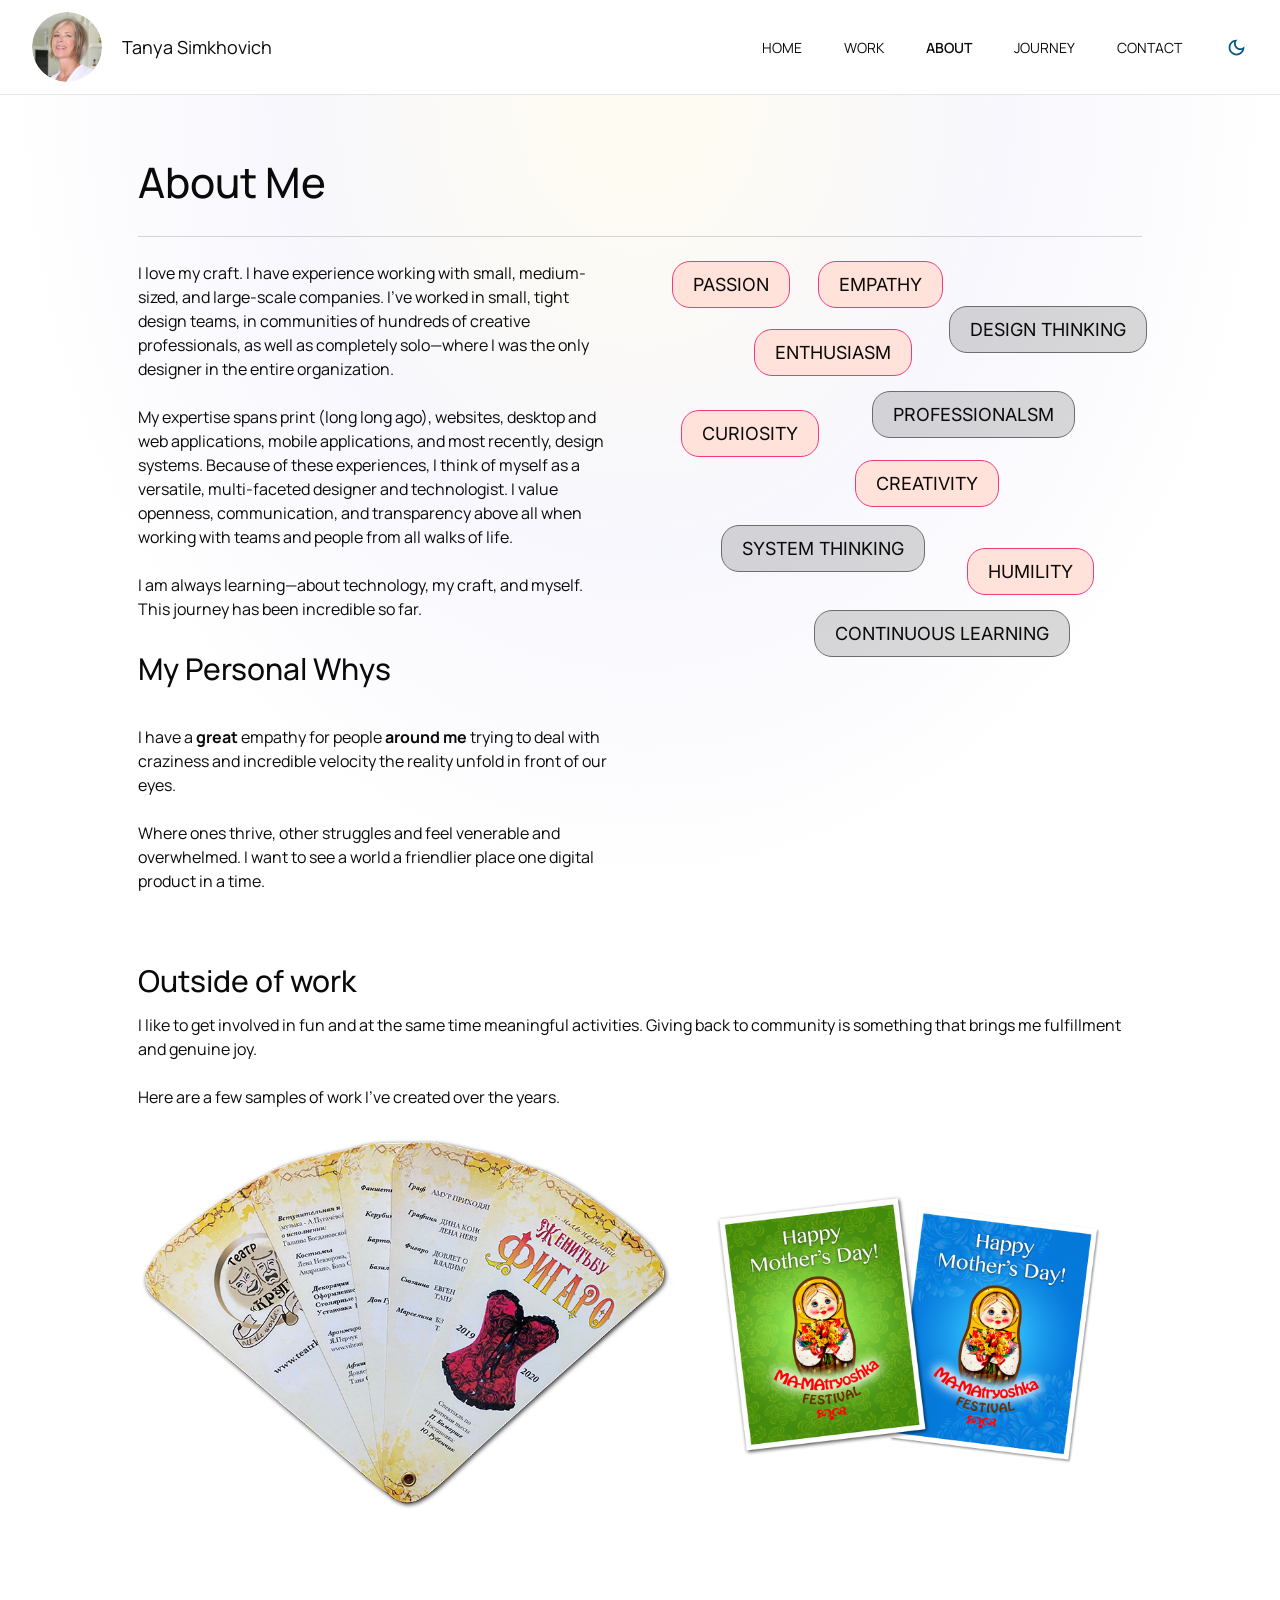
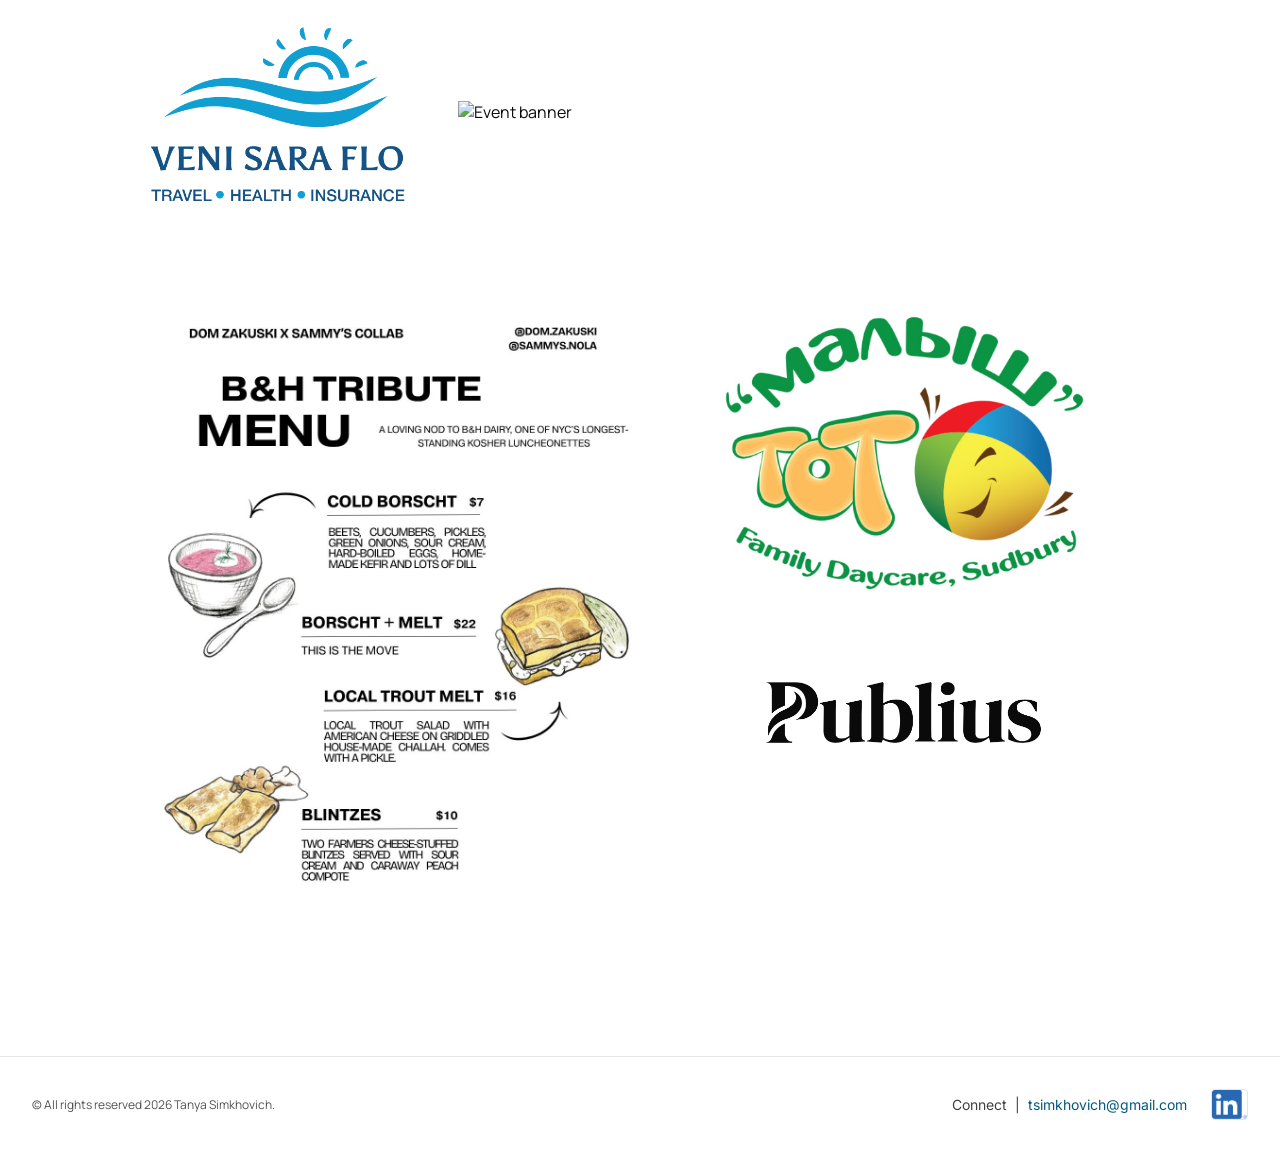
==== commit 7a8eec88: "Change My Personal Whys from <p> to <h2> Co-Authored-By: Claude Opus 4.6 <noreply@anthropic.com>" ====
--- a/about.html
+++ b/about.html
@@ -78,7 +78,7 @@
             <p class="about-spacer">&nbsp;</p>
             <p>I am always learning—about technology, my craft, and myself. This journey has been incredible so far.</p>
             <p class="about-spacer">&nbsp;</p>
-            <p class="about-subheading">My Personal Whys</p>
+            <h2 class="about-subheading">My Personal Whys</h2>
             <p class="about-spacer">&nbsp;</p>
             <p>I have a <strong>great</strong> empathy for people <strong>around me</strong> trying to deal with craziness and incredible velocity the reality unfold in front of our eyes.</p>
             <p class="about-spacer">&nbsp;</p>
--- a/about.css
+++ b/about.css
@@ -12,7 +12,8 @@
   min-width: 0;
 }
 
-.about-intro__text--tight p {
+.about-intro__text--tight p,
+.about-intro__text--tight h2 {
   margin: 0;
 }
 
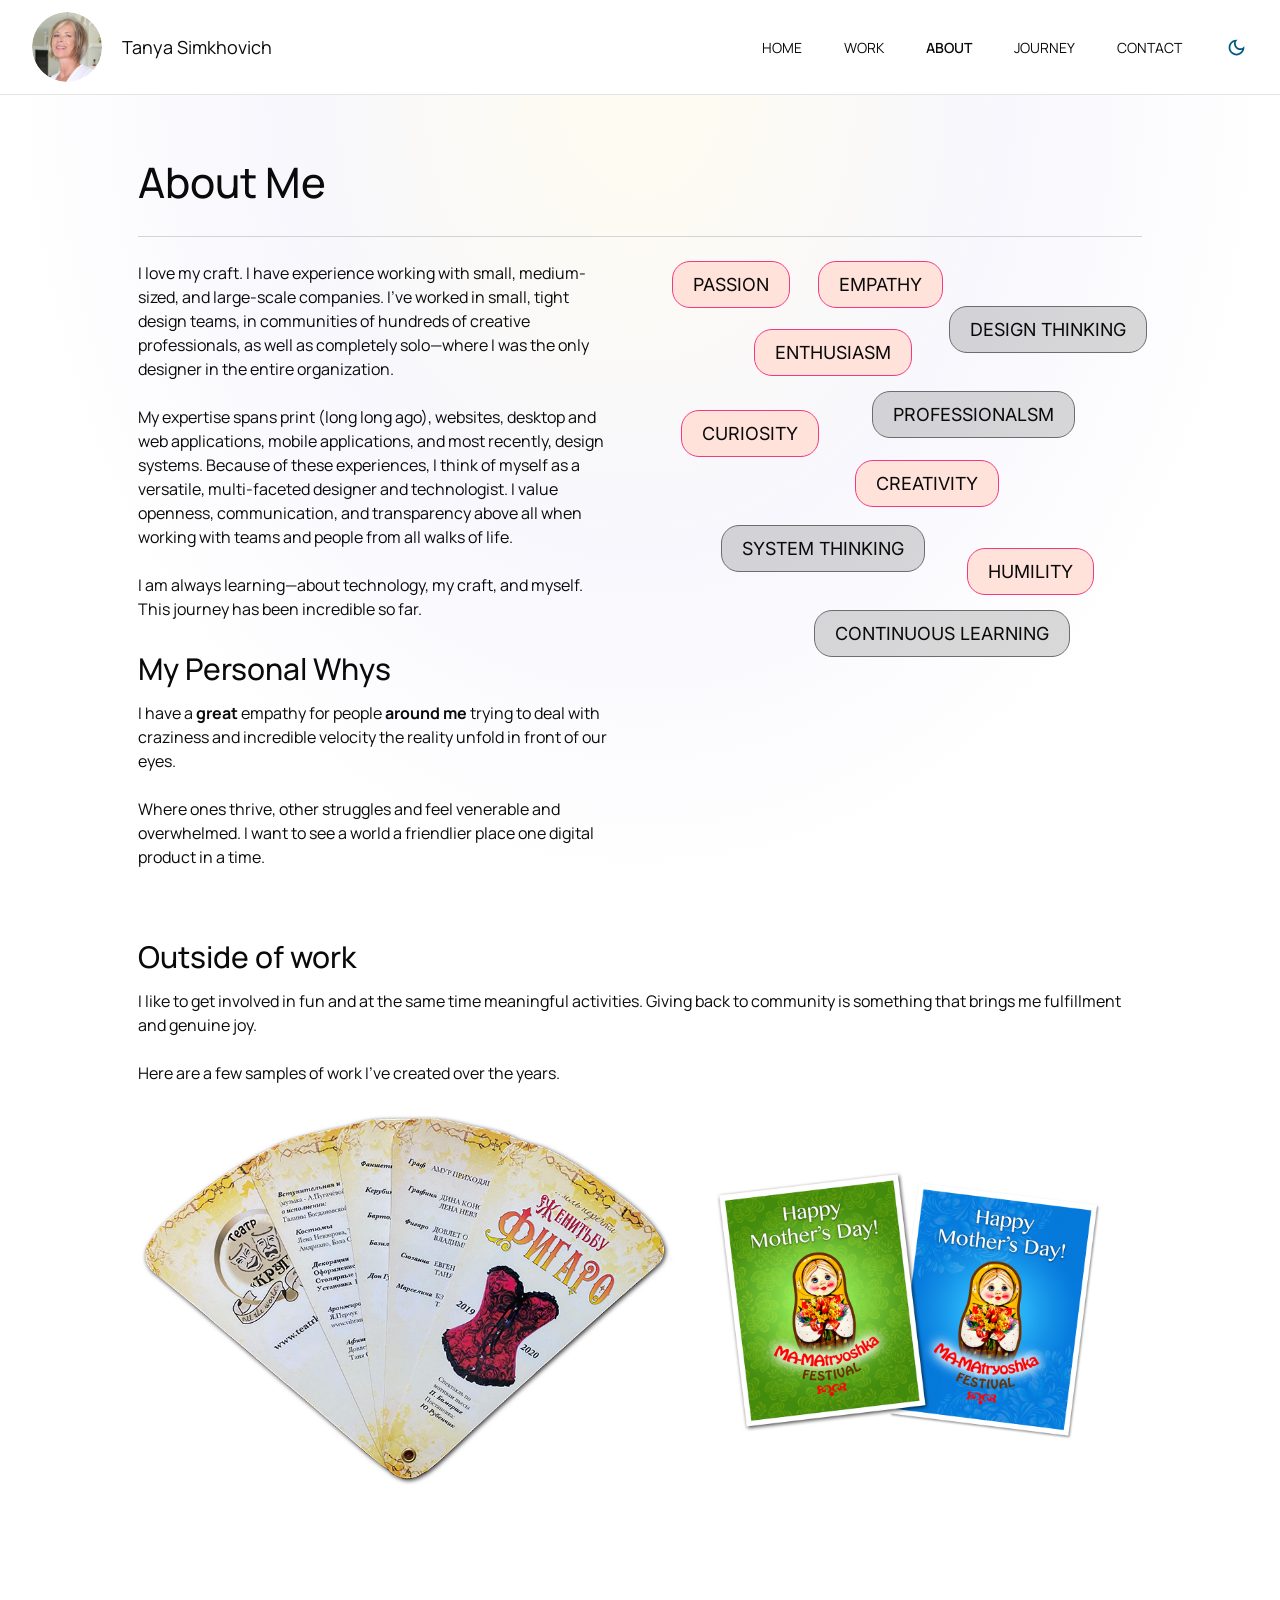
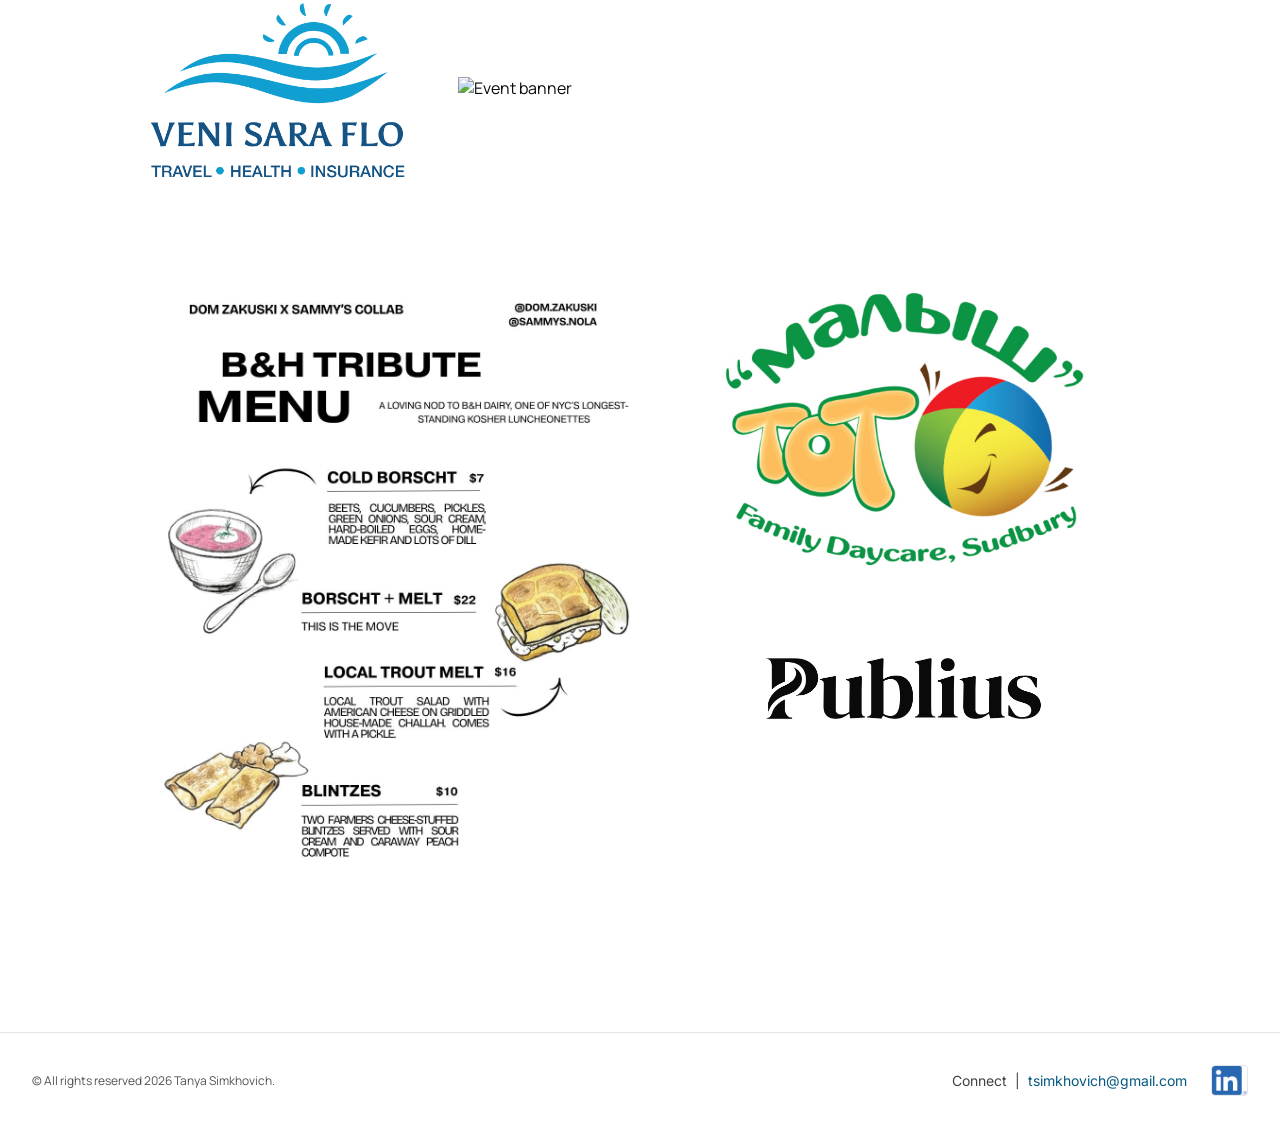
==== commit d3dffe28: "Match My Personal Whys heading-to-paragraph spacing with Outside of work Removed spacer between h2 a" ====
--- a/about.html
+++ b/about.html
@@ -79,7 +79,6 @@
             <p>I am always learning—about technology, my craft, and myself. This journey has been incredible so far.</p>
             <p class="about-spacer">&nbsp;</p>
             <h2 class="about-subheading">My Personal Whys</h2>
-            <p class="about-spacer">&nbsp;</p>
             <p>I have a <strong>great</strong> empathy for people <strong>around me</strong> trying to deal with craziness and incredible velocity the reality unfold in front of our eyes.</p>
             <p class="about-spacer">&nbsp;</p>
             <p>Where ones thrive, other struggles and feel venerable and overwhelmed. I want to see a world a friendlier place one digital product in a time.</p>
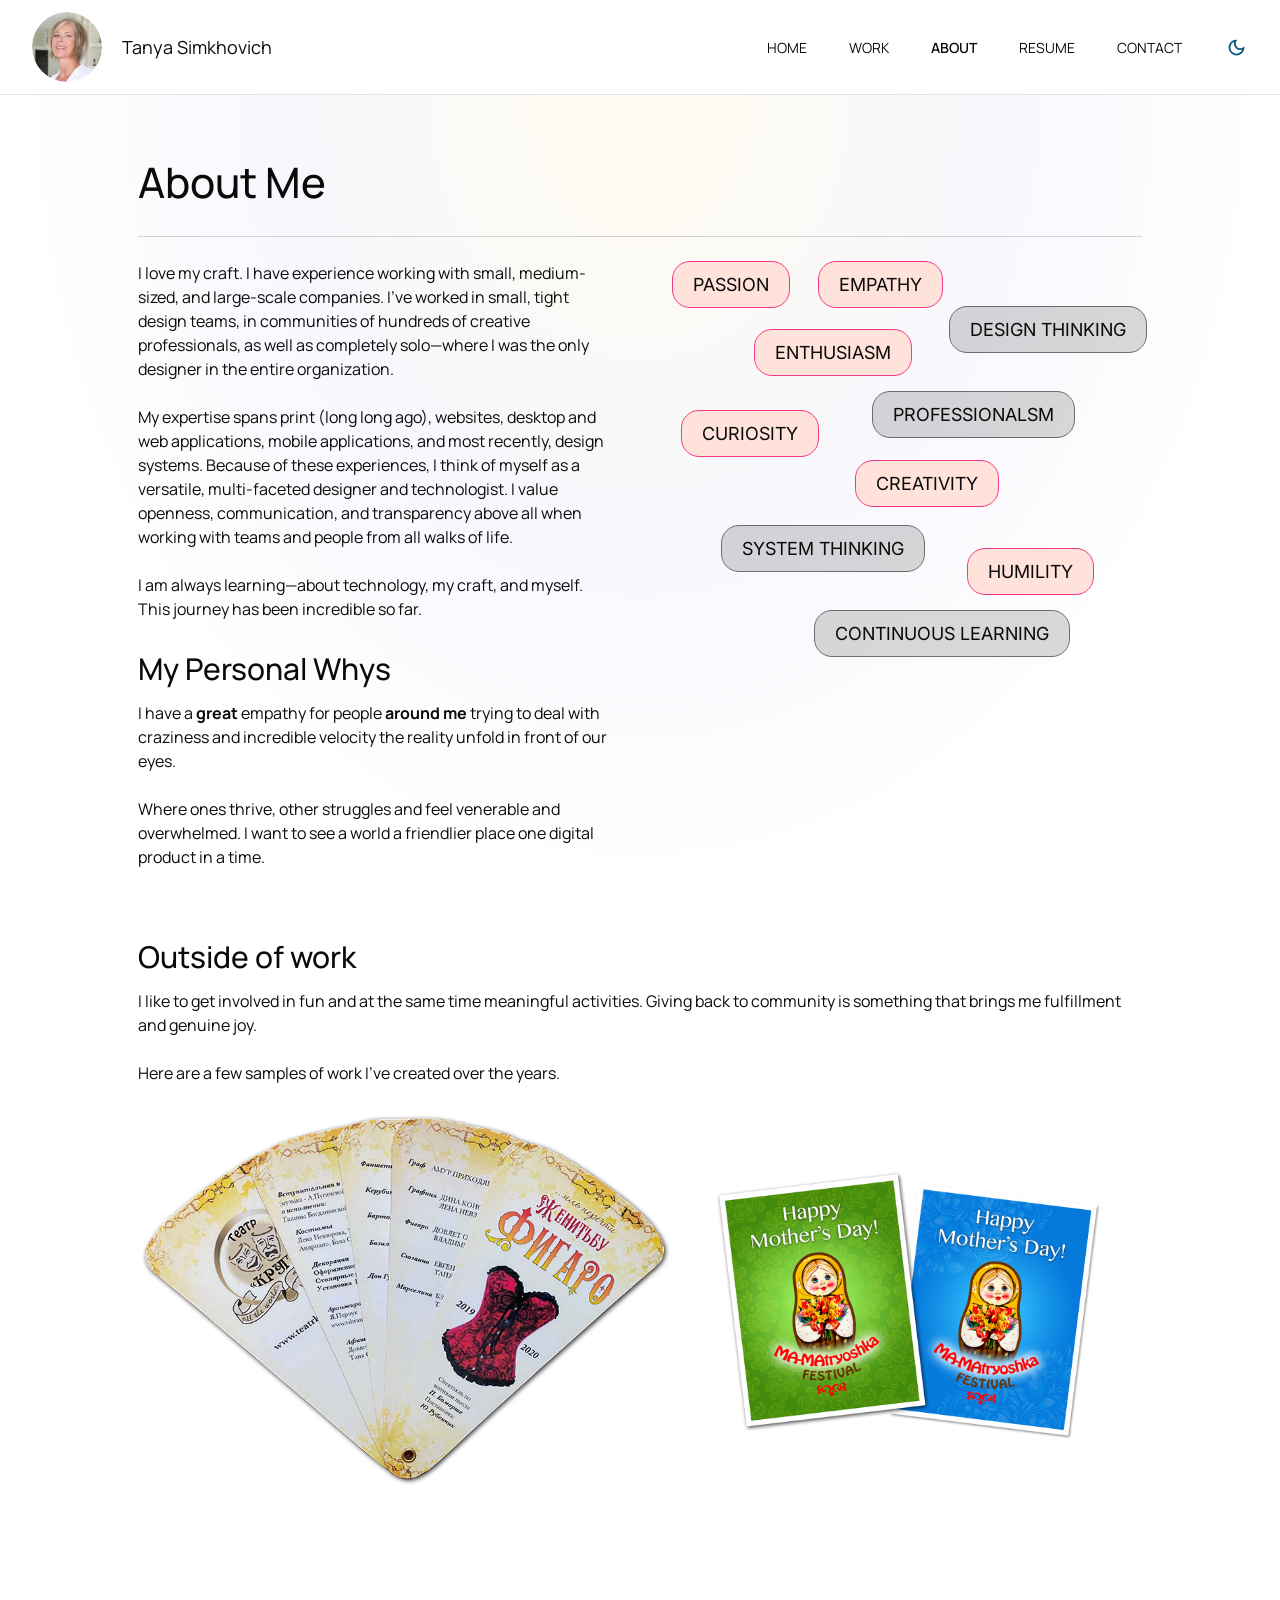
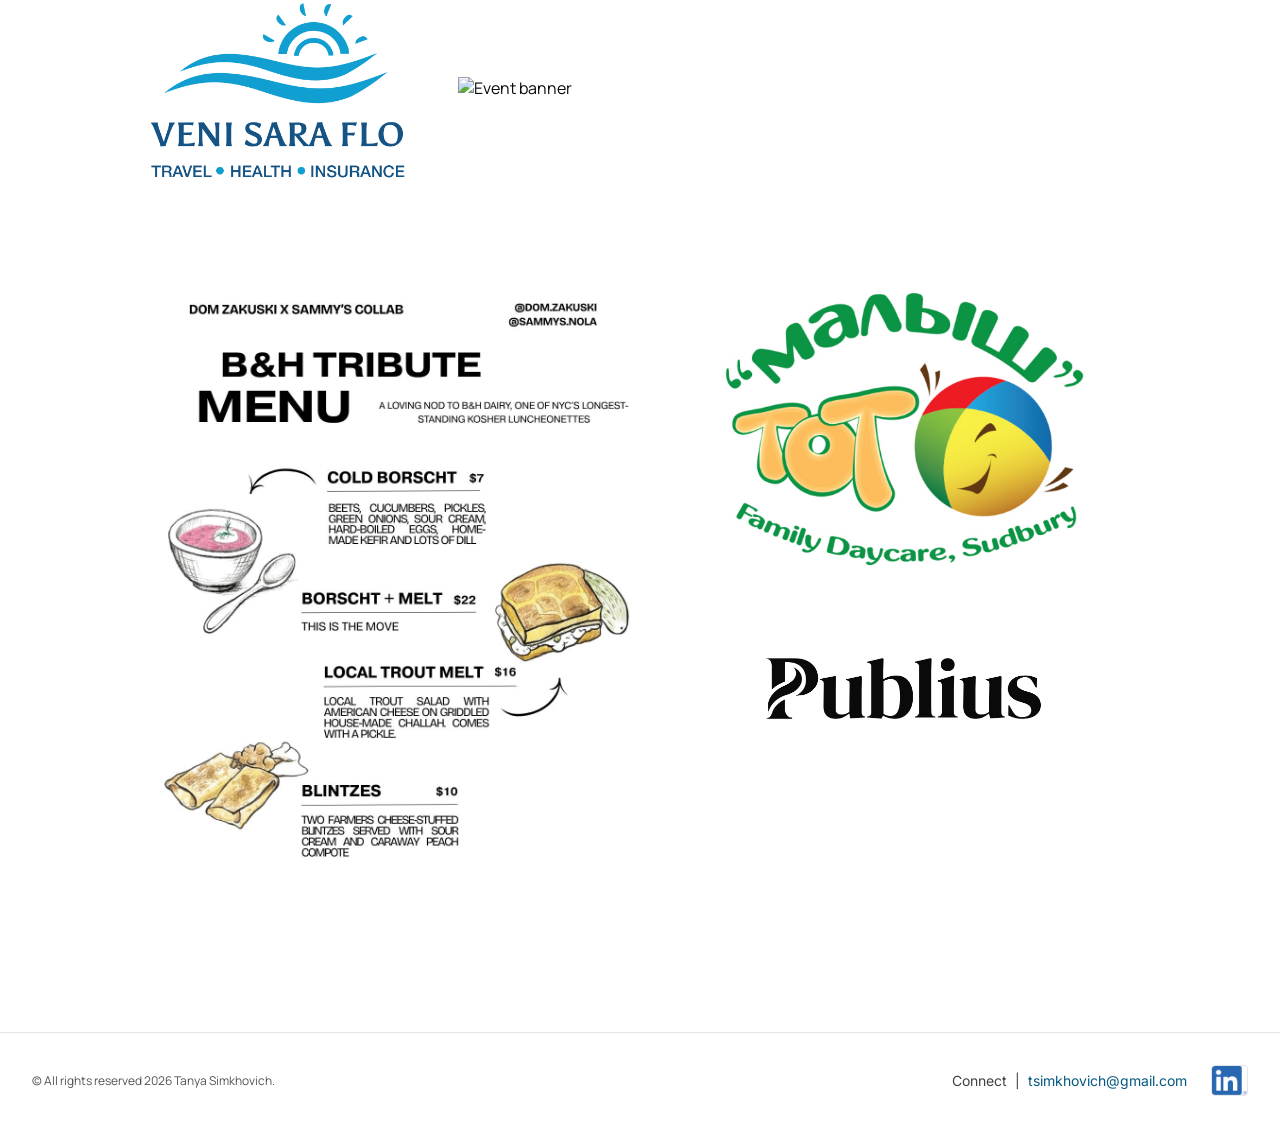
==== commit 7ee1124b: "Add Resume page and update navigation across all pages Replace JOURNEY with RESUME in nav links site" ====
--- a/about.html
+++ b/about.html
@@ -27,7 +27,7 @@
           <li><a href="index.html">HOME</a></li>
           <li><a href="work.html">WORK</a></li>
           <li><a href="about.html" class="active">ABOUT</a></li>
-          <li><a href="#">JOURNEY</a></li>
+          <li><a href="resume.html">RESUME</a></li>
           <li><a href="#footer">CONTACT</a></li>
         </ul>
         <button class="toggle-mode" id="toggleMode" aria-label="Toggle dark/light mode" data-mode="light">
@@ -53,7 +53,7 @@
         <li><a href="index.html">Home</a></li>
         <li><a href="work.html">Work</a></li>
         <li><a href="about.html">About</a></li>
-        <li><a href="#">Journey</a></li>
+        <li><a href="resume.html">Resume</a></li>
         <li><a href="#footer">Contact</a></li>
       </ul>
     </div>
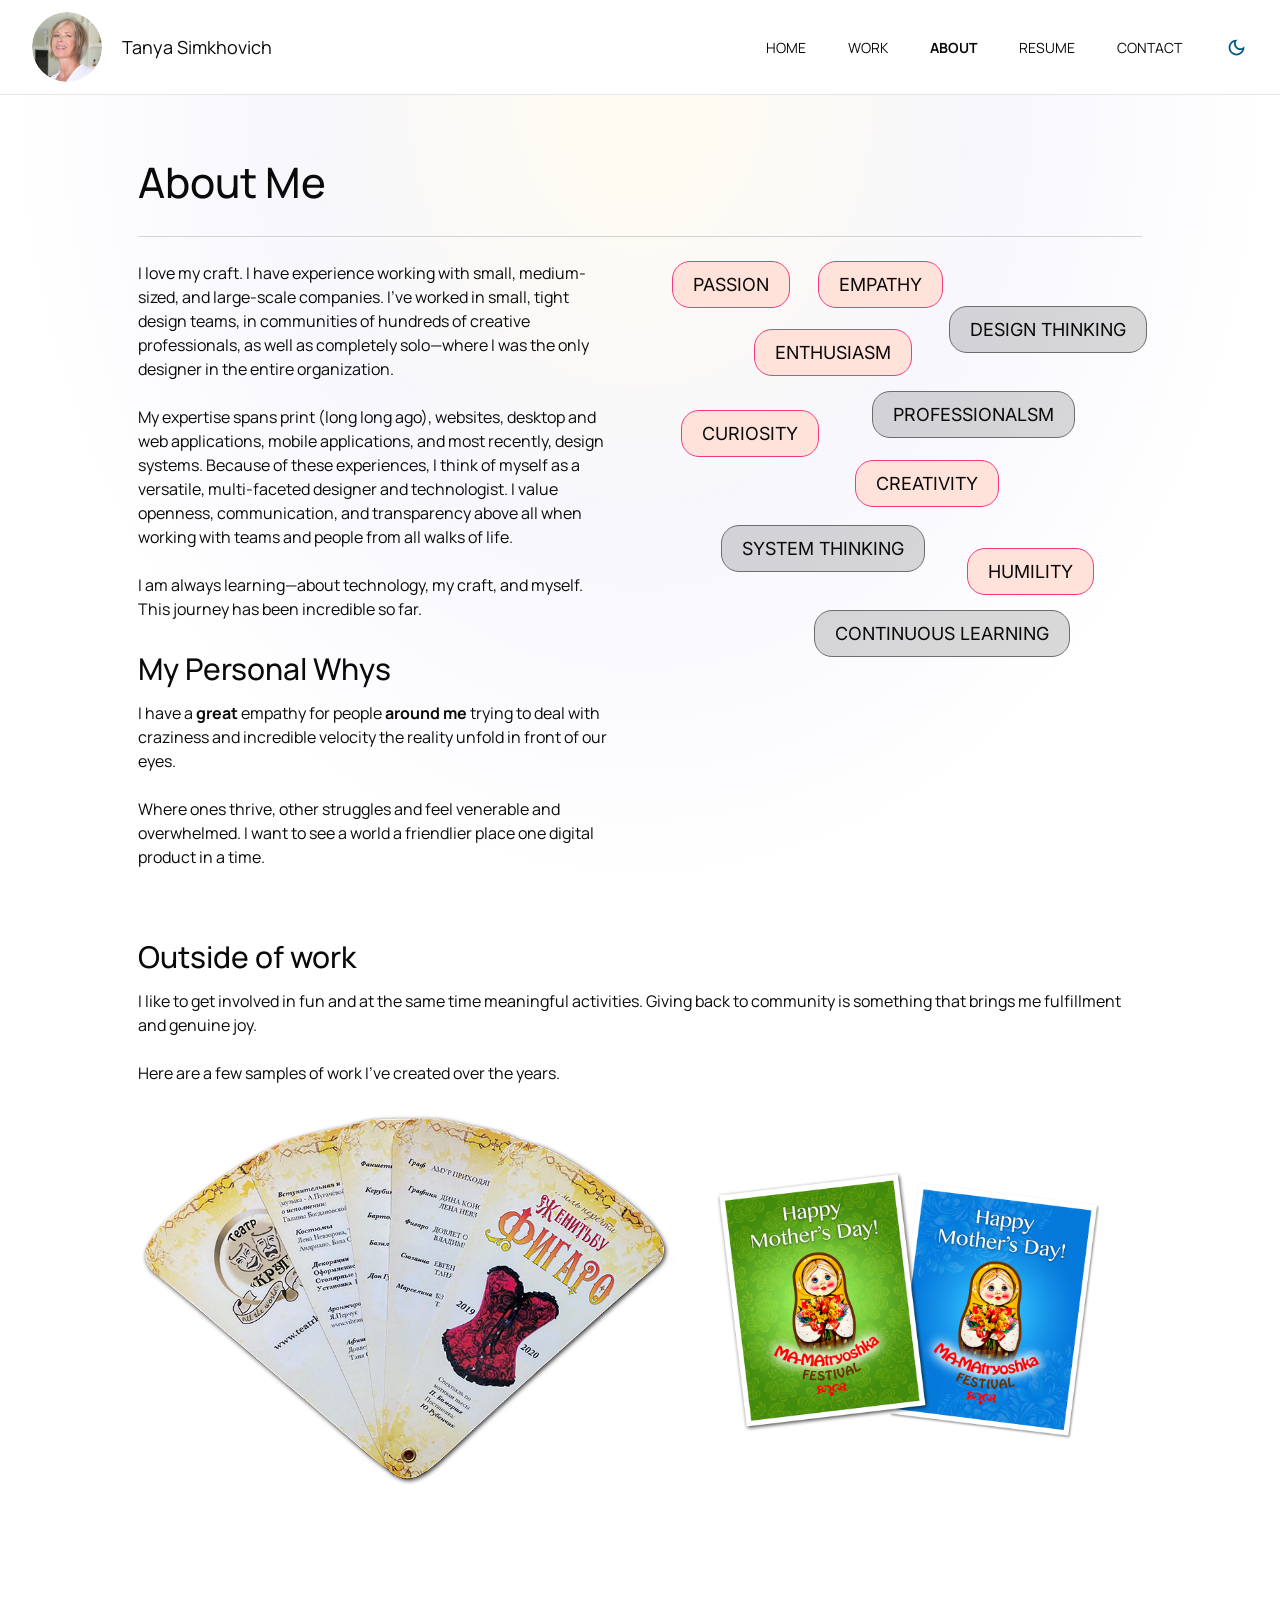
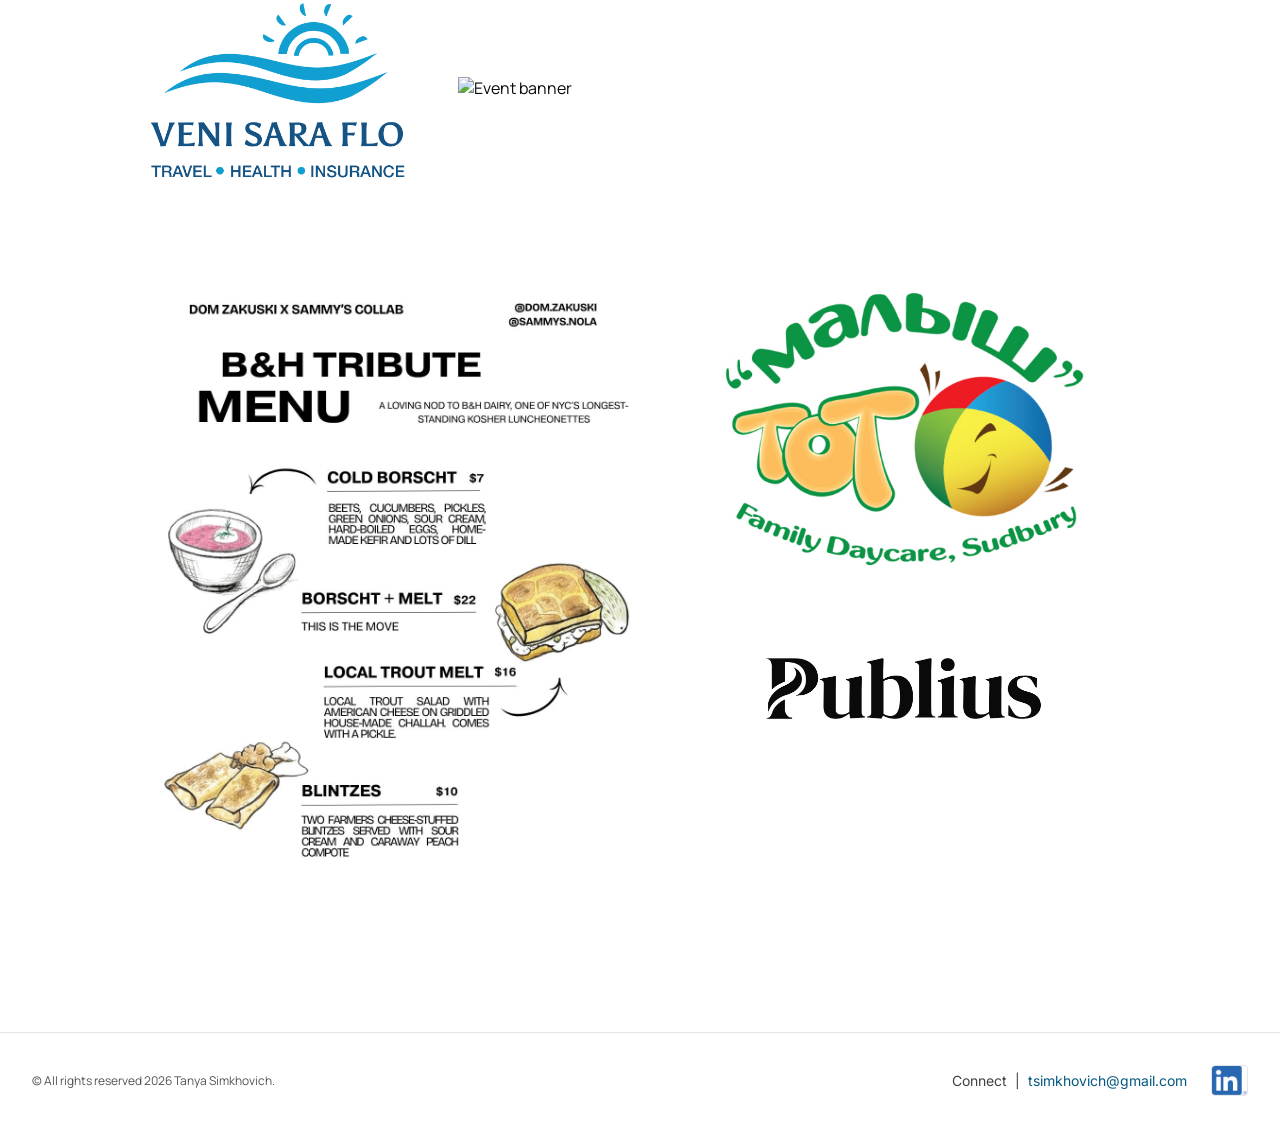
==== commit 4a1764a3: "Add Contact page with form and update CONTACT nav links site-wide Build contact.html with form card " ====
--- a/about.html
+++ b/about.html
@@ -28,7 +28,7 @@
           <li><a href="work.html">WORK</a></li>
           <li><a href="about.html" class="active">ABOUT</a></li>
           <li><a href="resume.html">RESUME</a></li>
-          <li><a href="#footer">CONTACT</a></li>
+          <li><a href="contact.html">CONTACT</a></li>
         </ul>
         <button class="toggle-mode" id="toggleMode" aria-label="Toggle dark/light mode" data-mode="light">
           <span class="toggle-mode__bg"></span>
@@ -54,7 +54,7 @@
         <li><a href="work.html">Work</a></li>
         <li><a href="about.html">About</a></li>
         <li><a href="resume.html">Resume</a></li>
-        <li><a href="#footer">Contact</a></li>
+        <li><a href="contact.html">Contact</a></li>
       </ul>
     </div>
   </div>
--- a/styles.css
+++ b/styles.css
@@ -92,7 +92,7 @@
   transition: color 0.2s;
 }
 .nav-links a:hover { color: var(--blue-70); }
-.nav-links a.active { font-weight: 600; }
+.nav-links a.active { font-weight: 700; }
 
 /* ─── Toggle Mode Button ─────────────────────────────────────────────── */
 .toggle-mode {
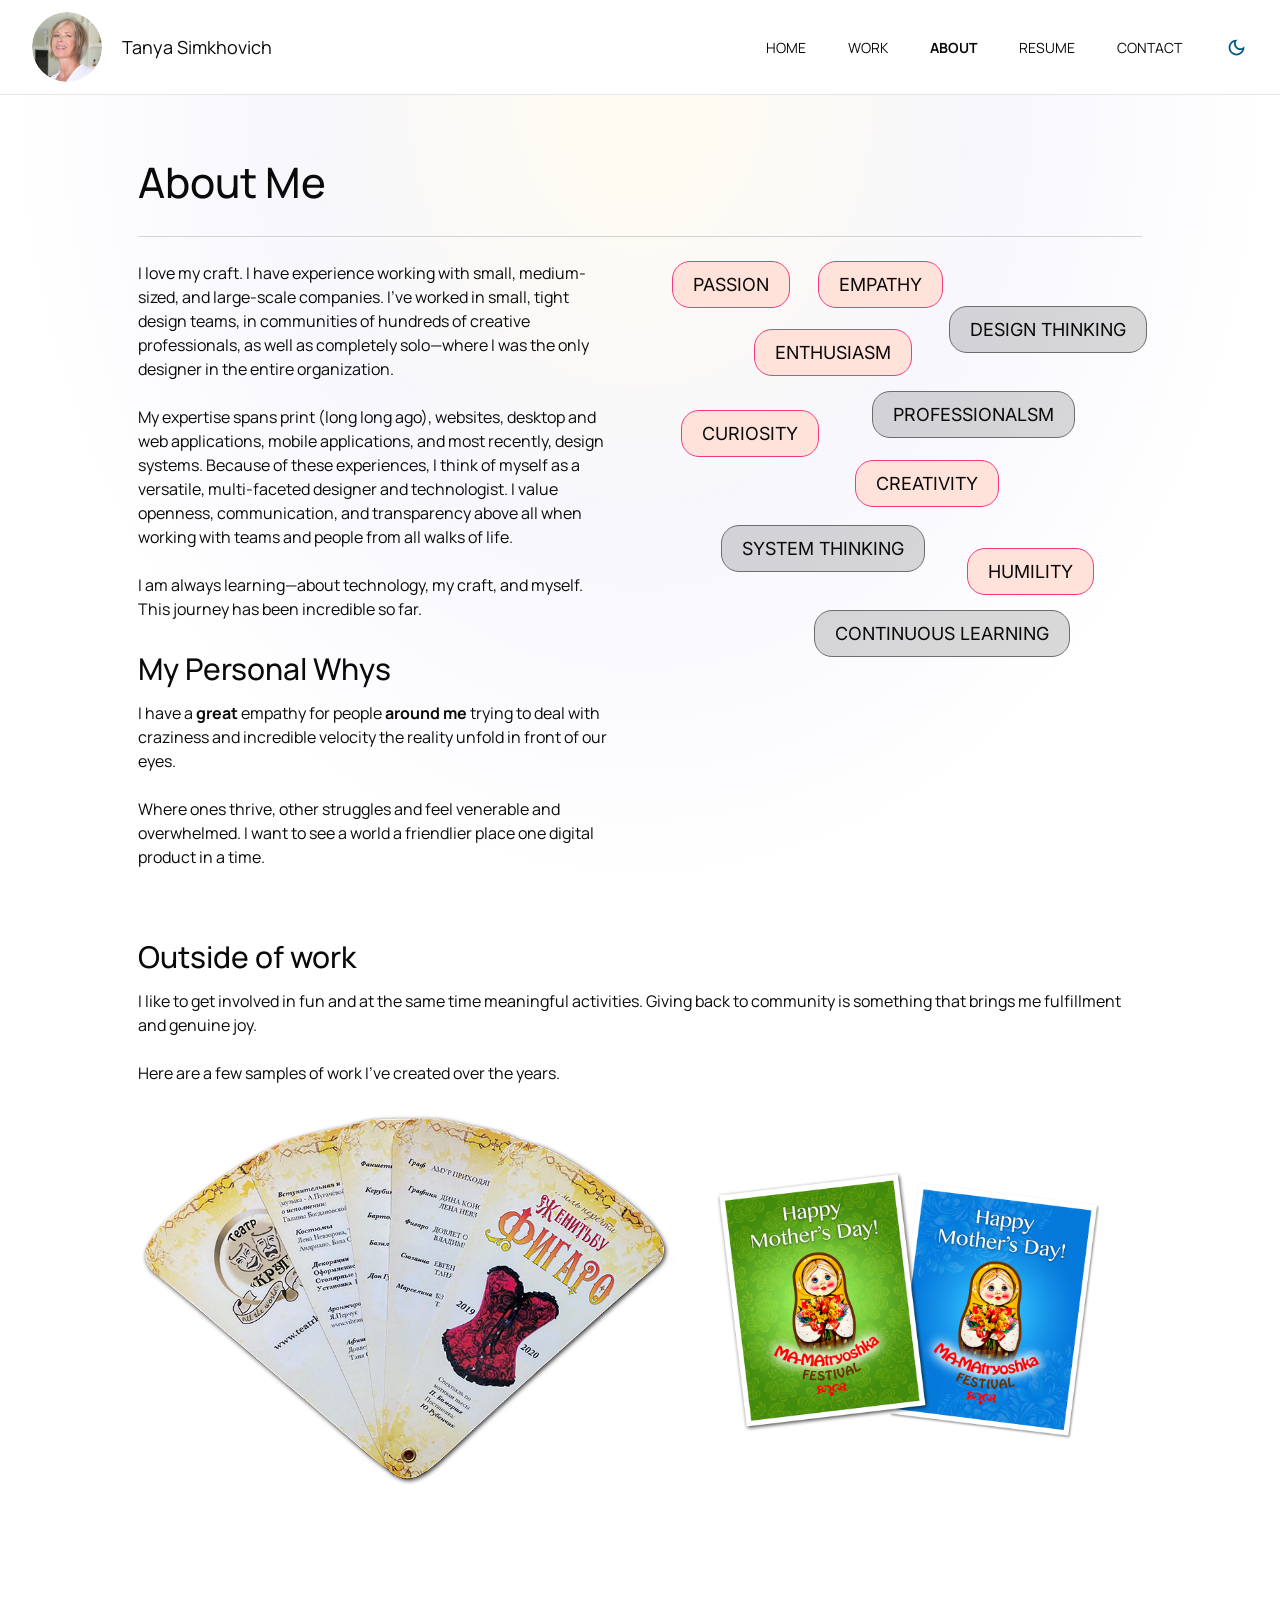
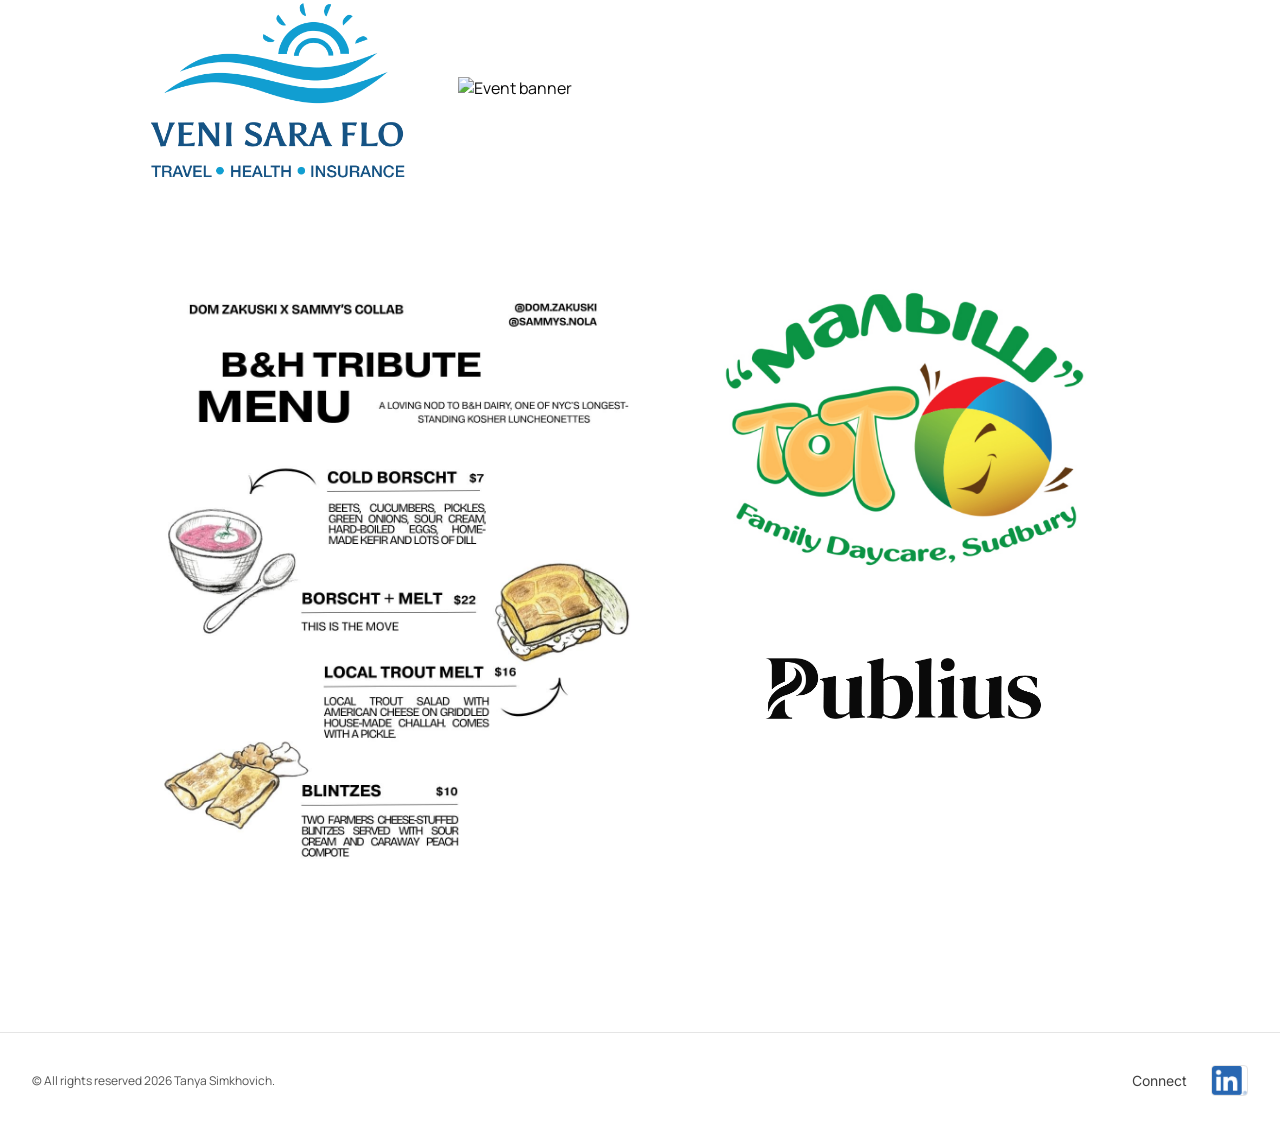
==== commit 76df8027: "Simplify footer per Figma: remove email, update LinkedIn URL Remove email link and pipe separator fr" ====
--- a/about.html
+++ b/about.html
@@ -18,10 +18,10 @@
   <!-- ─── Navigation ──────────────────────────────────────────────── -->
   <nav>
     <div class="nav-inner">
-      <div class="nav-headshot">
+      <a href="index.html" class="nav-headshot">
         <img class="nav-avatar" src="assets/avatar.png" alt="Tanya Simkhovich" />
         <span class="nav-name">Tanya Simkhovich</span>
-      </div>
+      </a>
       <div class="nav-right">
         <ul class="nav-links">
           <li><a href="index.html">HOME</a></li>
@@ -135,9 +135,8 @@
     <div class="footer-inner">
       <p class="footer-copy">&copy; All rights reserved 2026 Tanya Simkhovich.</p>
       <div class="footer-contact">
-        <span class="footer-connect">Connect&nbsp;&nbsp;|&nbsp;&nbsp;</span>
-        <a class="footer-email" href="mailto:tsimkhovich@gmail.com">tsimkhovich@gmail.com</a>
-        <a class="footer-linkedin" href="https://linkedin.com" target="_blank" rel="noopener">
+        <span class="footer-connect">Connect</span>
+        <a class="footer-linkedin" href="https://linkedin.com/in/tanyasimkhovich/" target="_blank" rel="noopener">
           <img src="assets/linkedin-logo.png" alt="LinkedIn" />
         </a>
       </div>
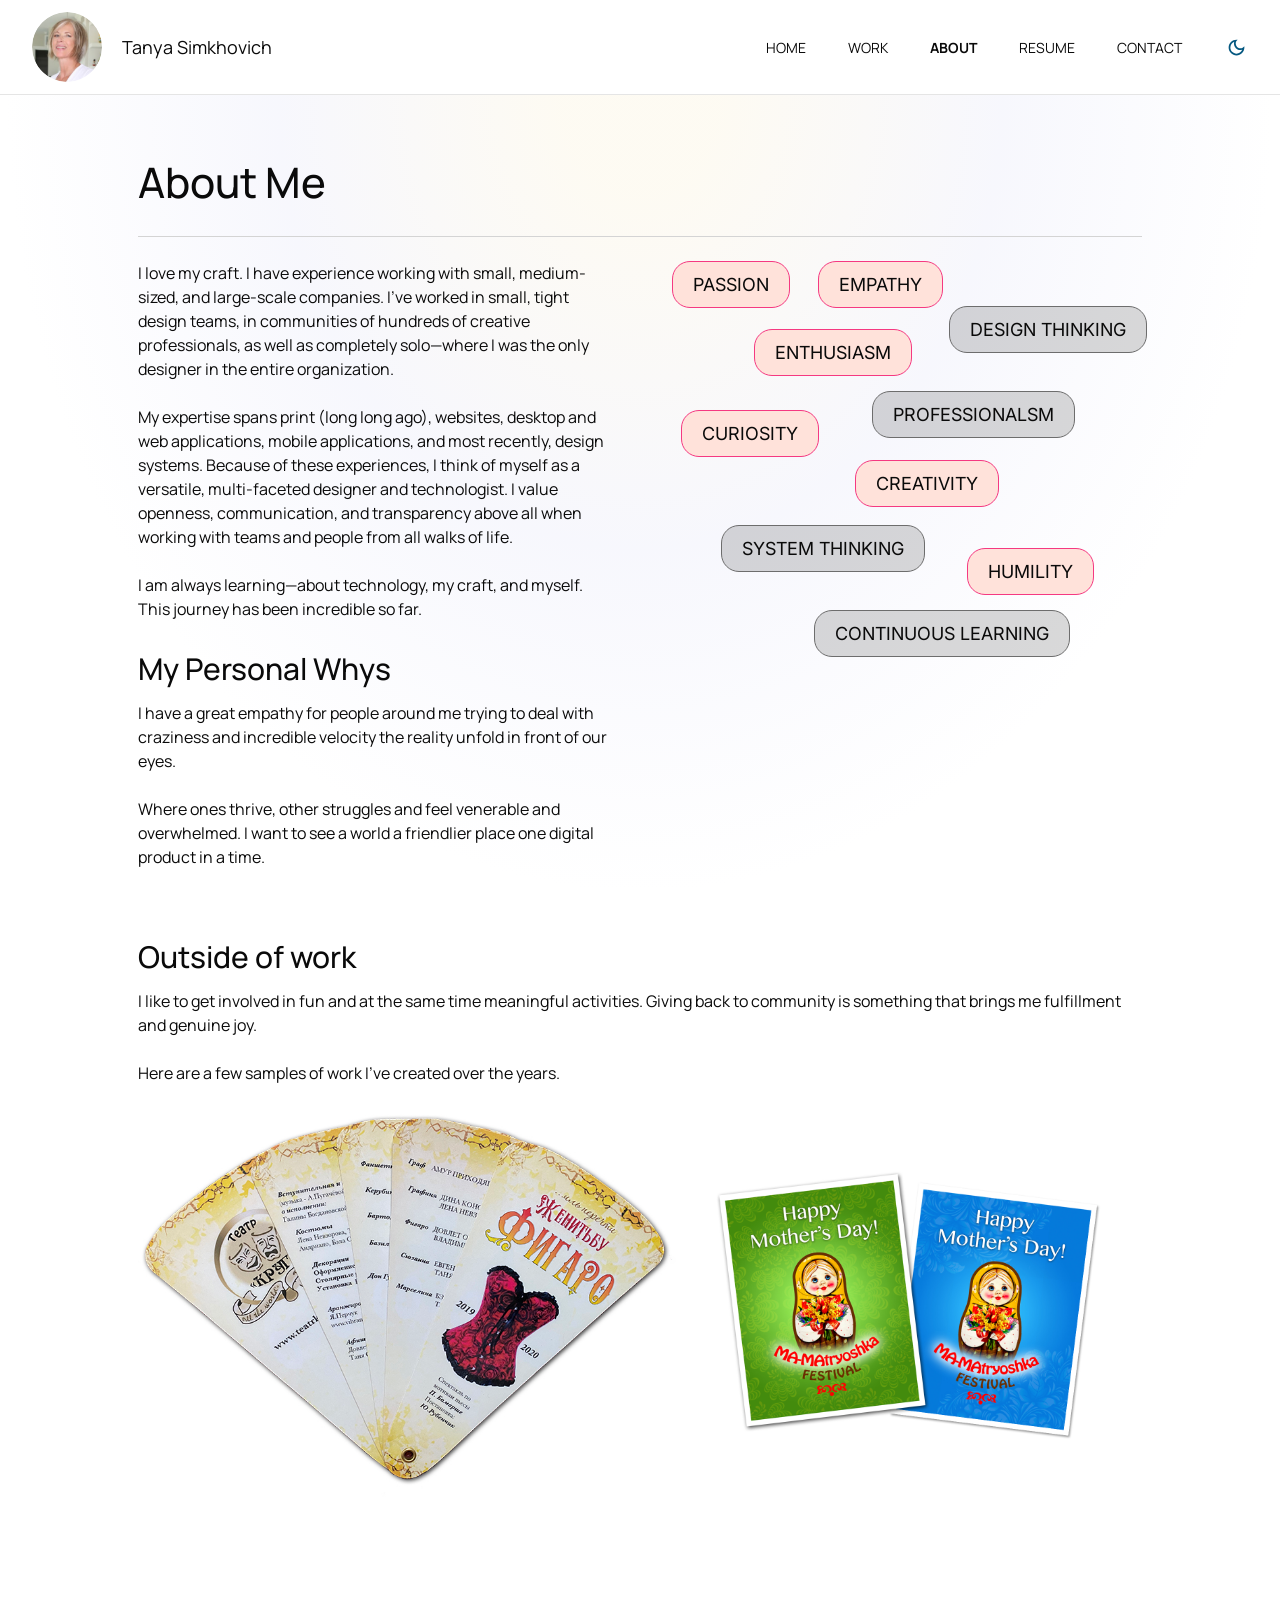
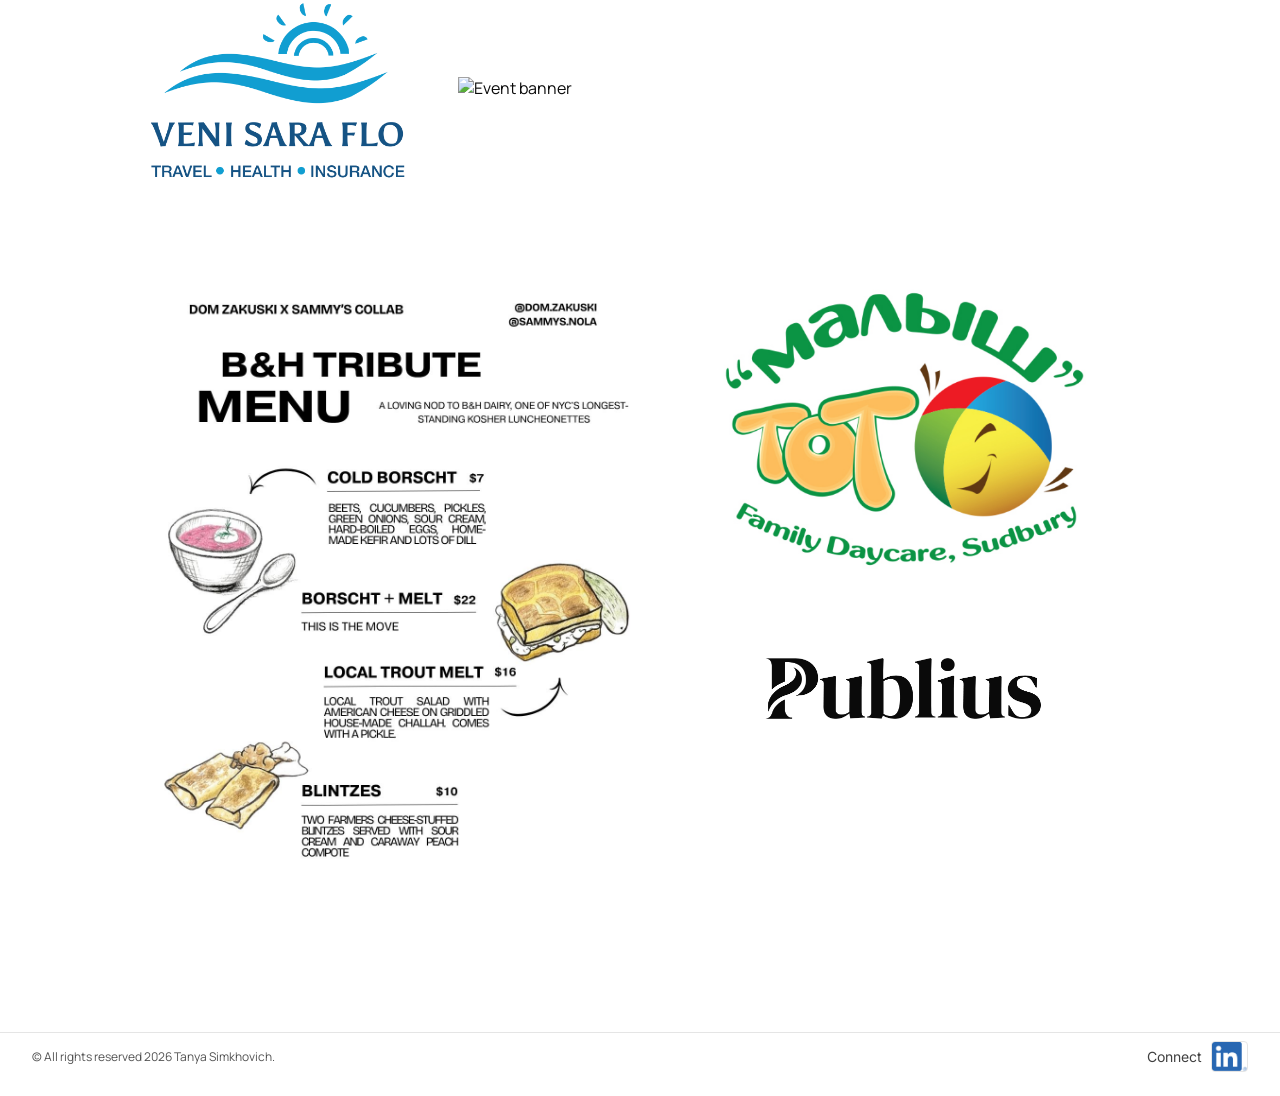
==== commit 6b124921: "Remove bold formatting from About page paragraph per Figma Co-Authored-By: Claude Opus 4.6 <noreply@" ====
--- a/about.html
+++ b/about.html
@@ -79,7 +79,7 @@
             <p>I am always learning—about technology, my craft, and myself. This journey has been incredible so far.</p>
             <p class="about-spacer">&nbsp;</p>
             <h2 class="about-subheading">My Personal Whys</h2>
-            <p>I have a <strong>great</strong> empathy for people <strong>around me</strong> trying to deal with craziness and incredible velocity the reality unfold in front of our eyes.</p>
+            <p>I have a great empathy for people around me trying to deal with craziness and incredible velocity the reality unfold in front of our eyes.</p>
             <p class="about-spacer">&nbsp;</p>
             <p>Where ones thrive, other struggles and feel venerable and overwhelmed. I want to see a world a friendlier place one digital product in a time.</p>
           </div>
--- a/styles.css
+++ b/styles.css
@@ -590,7 +590,7 @@
 /* ─── Footer ────────────────────────────────────────────────────────── */
 footer {
   border-top: 1px solid var(--gray-20);
-  padding: 32px 32px 40px;
+  padding: 8px 32px 24px;
   display: flex;
   justify-content: center;
 }
@@ -611,7 +611,7 @@
 .footer-contact {
   display: flex;
   align-items: center;
-  gap: 0;
+  gap: 9px;
   font-size: 14px;
   font-family: 'Inter', 'Manrope', sans-serif;
 }
@@ -619,10 +619,6 @@
 .footer-connect {
   color: var(--gray-70);
   white-space: pre;
-}
-
-.footer-email {
-  color: var(--blue-70);
 }
 
 .footer-linkedin {
@@ -631,7 +627,6 @@
   overflow: hidden;
   width: 37px;
   height: 31px;
-  margin-left: 24px;
   display: flex;
   align-items: center;
   justify-content: center;
